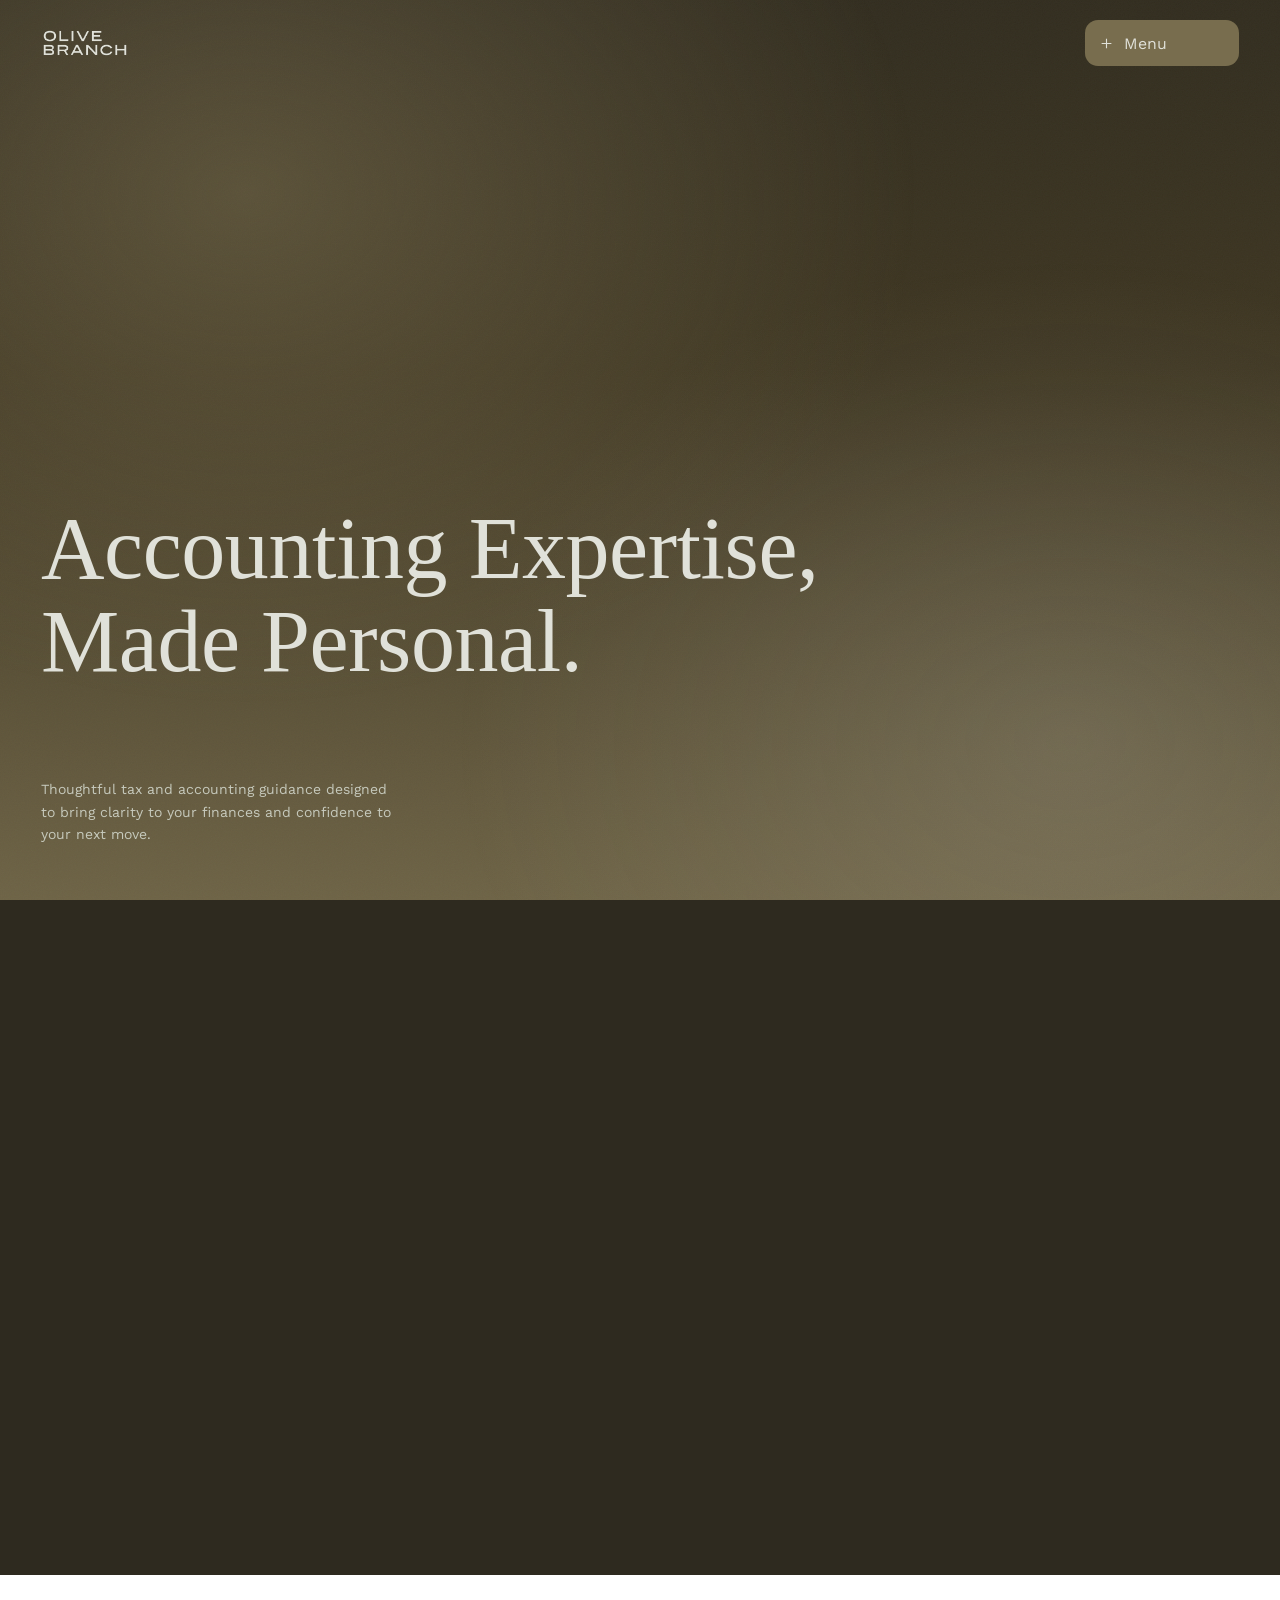
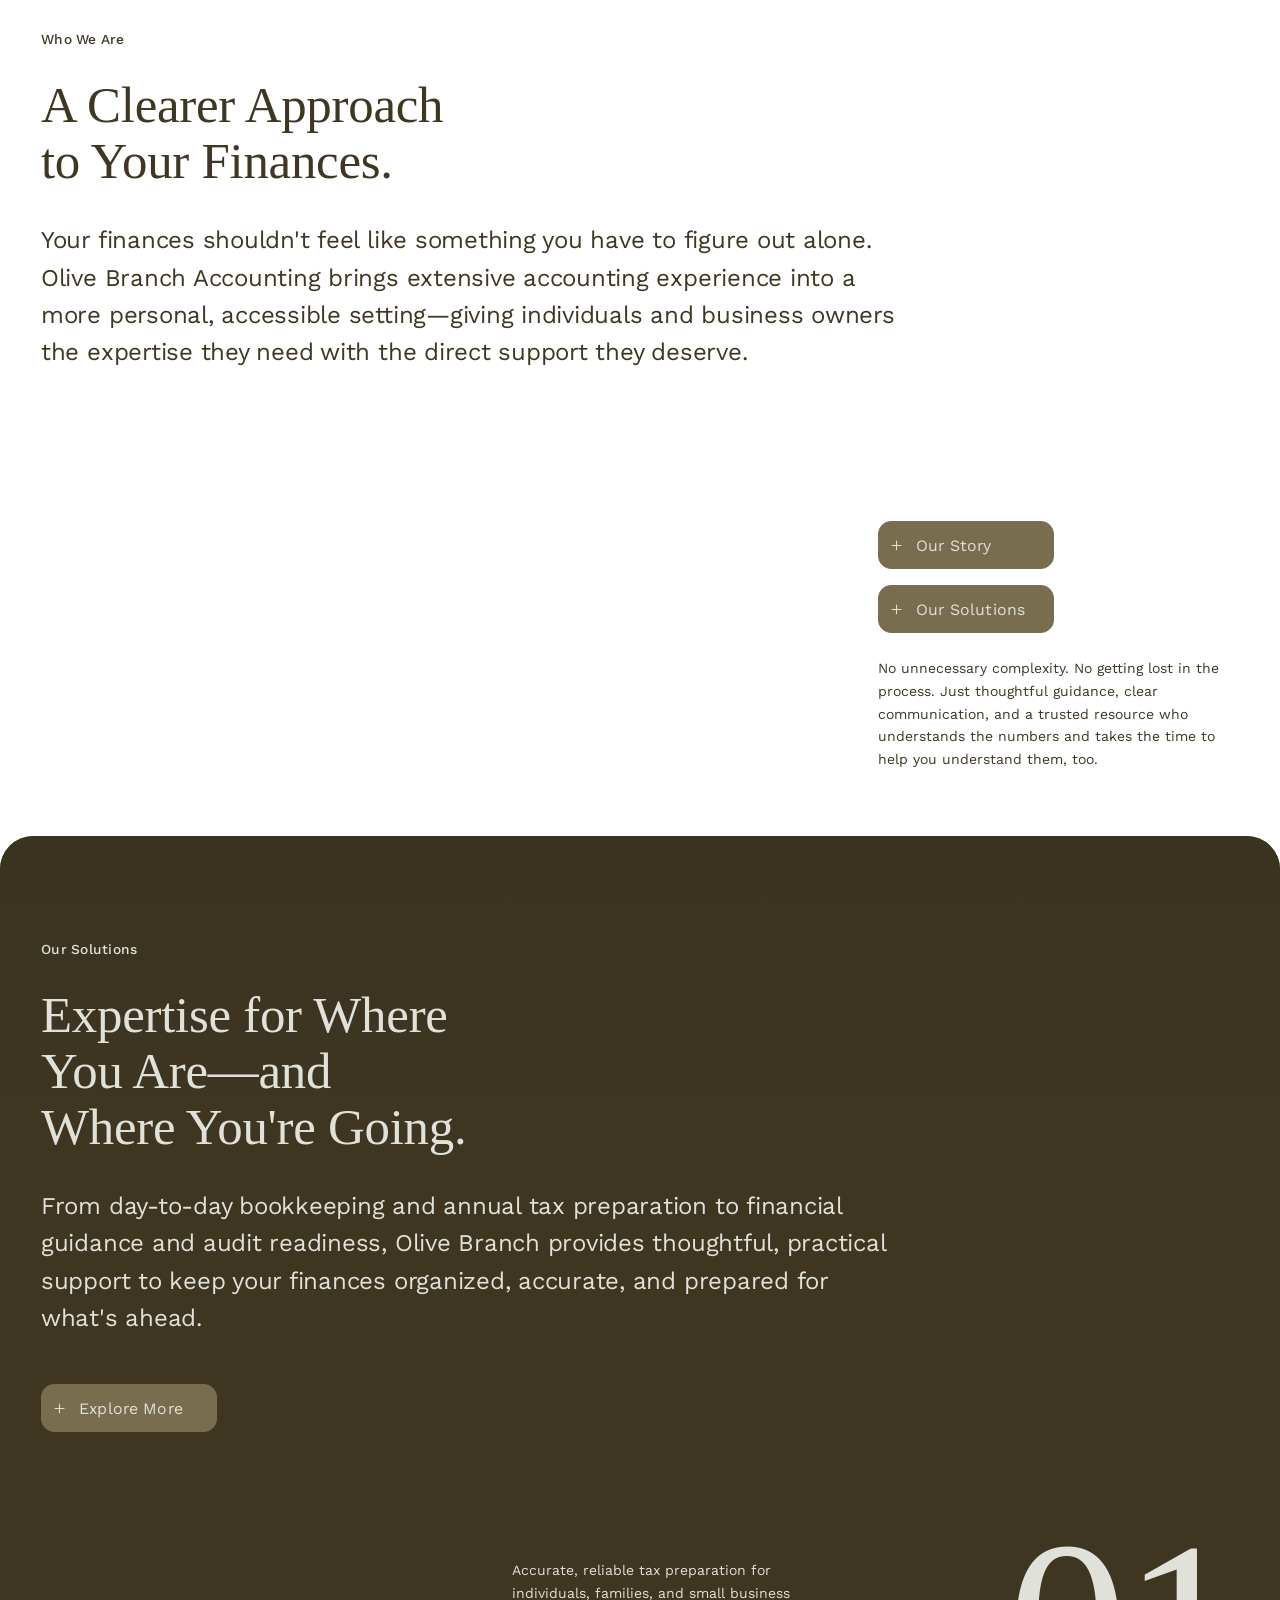
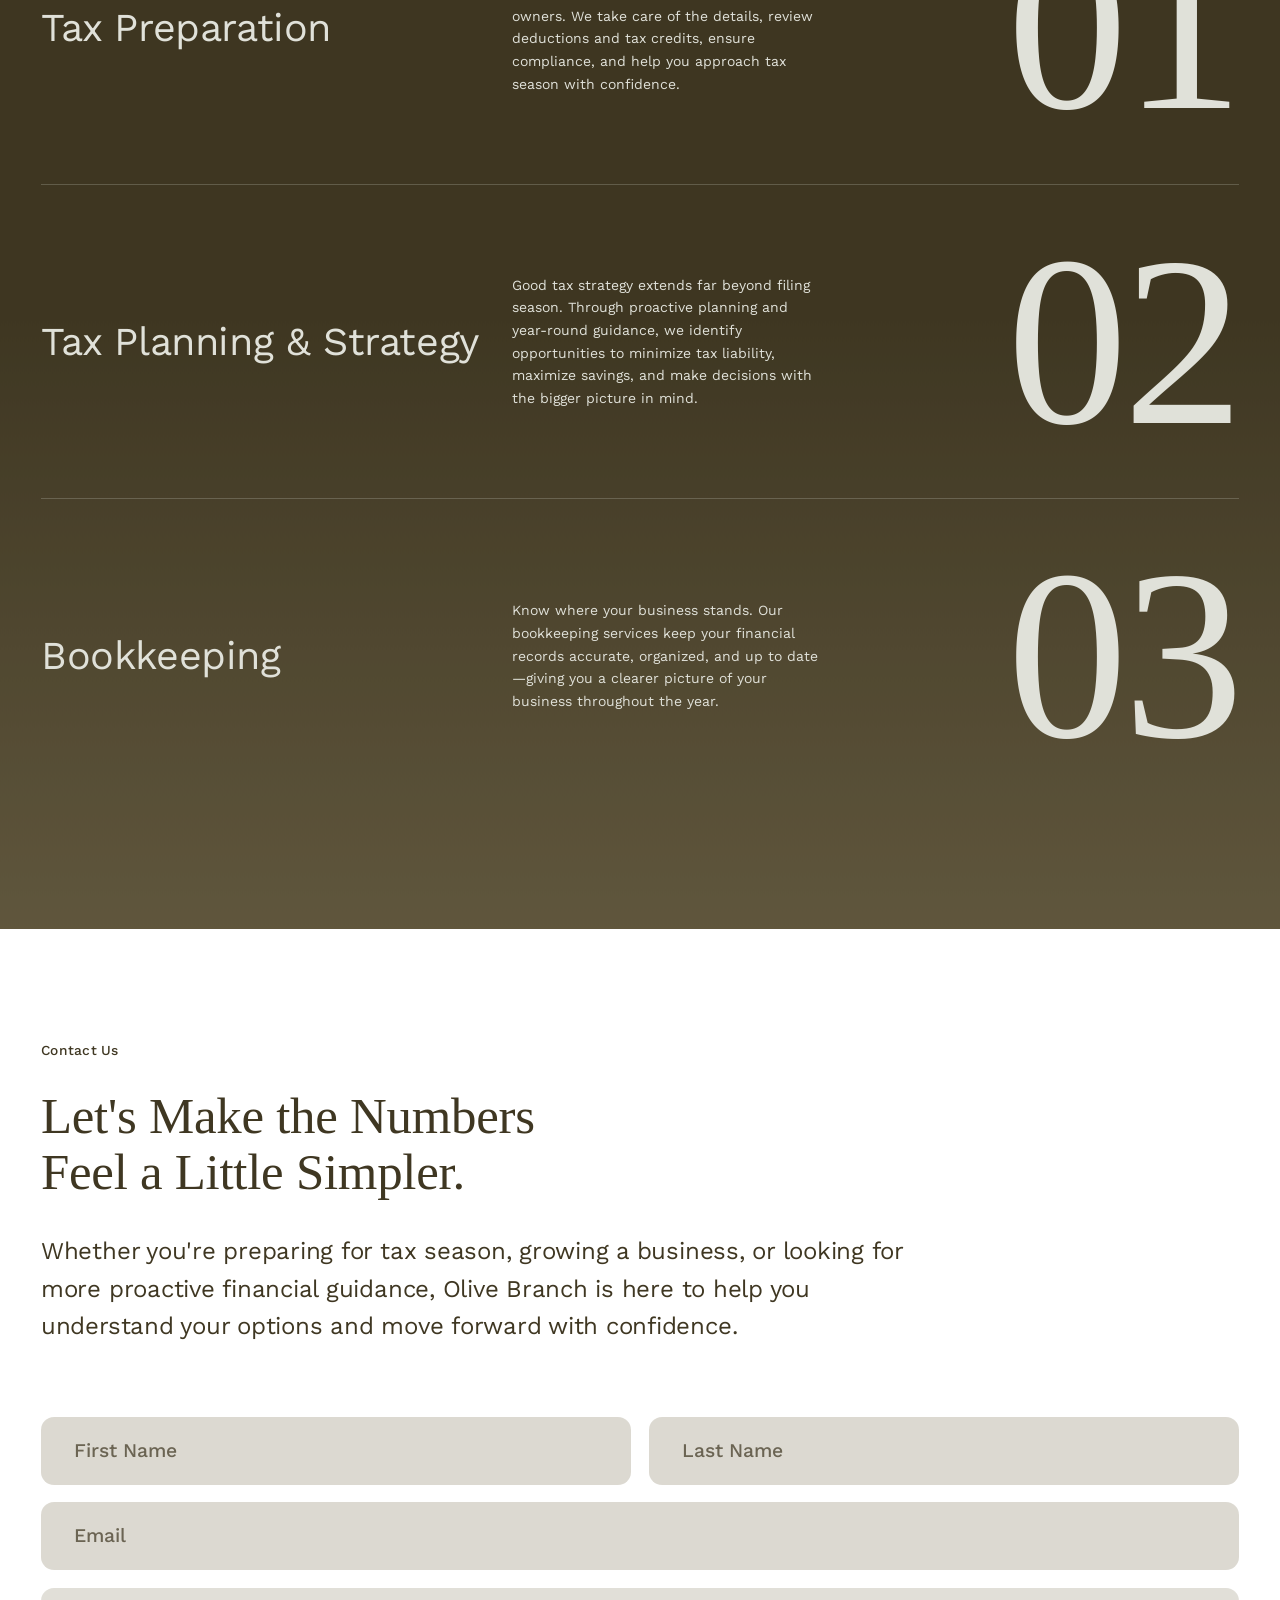
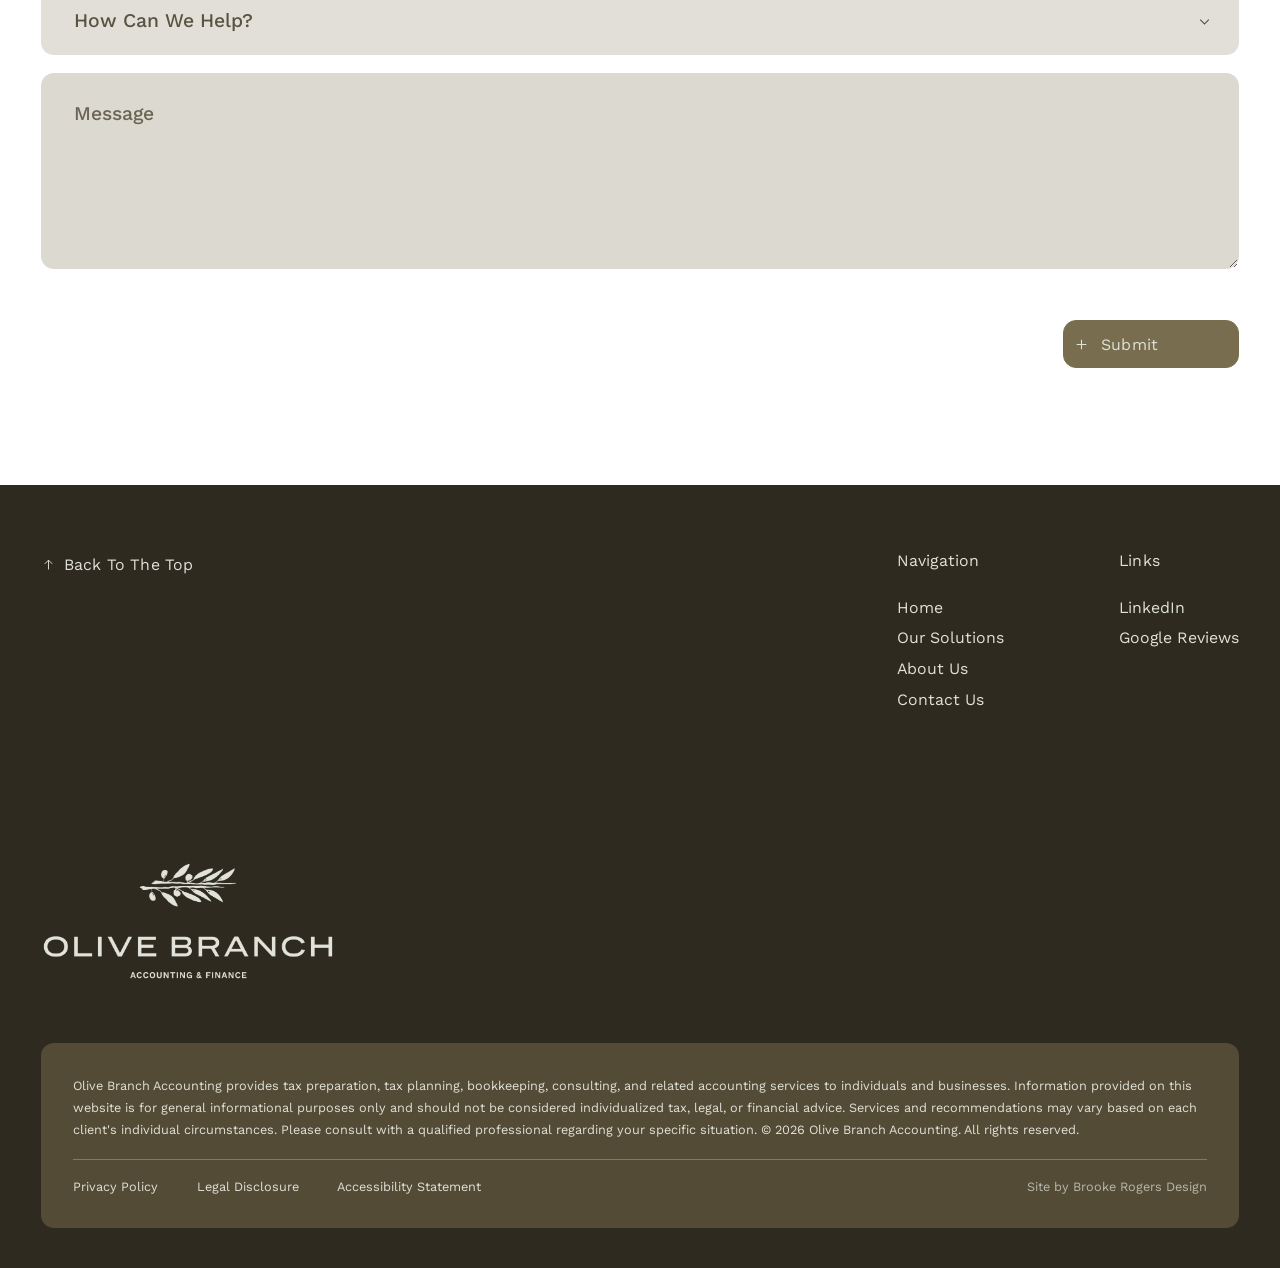
==== index.html @ 490f220e "Rename Tax Strategy & Planning to Tax Planning & Strategy Olivia's feedback. Updated in the section " ====
<!DOCTYPE html>
<html lang="en">
<head>
  <meta charset="utf-8">
  <meta name="viewport" content="width=device-width, initial-scale=1">
  <title>Olive Branch Accounting | Tax, Bookkeeping &amp; Advisory in Tampa, FL</title>
  <meta name="description" content="Accounting expertise, made personal. Tax preparation, tax strategy, bookkeeping and advisory for individuals and small businesses in Tampa, Florida.">

  <!-- Open Graph / social preview.
       og:image and og:url MUST be absolute — scrapers do not resolve
       relative paths. Update the domain here when the site moves off
       GitHub Pages to its real address. -->
  <meta property="og:title" content="Olive Branch Accounting — Accounting expertise, made personal.">
  <meta property="og:description" content="Thoughtful tax, accounting, and financial guidance for individuals and small businesses.">
  <meta property="og:image" content="https://brookerogersdesign.github.io/OliveBranch/assets/images/og/og-default.jpg">
  <meta property="og:url" content="https://brookerogersdesign.github.io/OliveBranch/">
  <meta property="og:type" content="website">
  <meta property="og:site_name" content="Olive Branch">
  <meta name="twitter:card" content="summary_large_image">

  <link rel="icon" href="assets/logos/favicon-32.png" type="image/png">
  <link rel="apple-touch-icon" href="assets/logos/apple-touch-icon.png">

  <!-- Preload the one webfont so text paints without waiting for the
       CSS import chain to discover it -->
  <link rel="preload" href="assets/fonts/work-sans-var.woff2" as="font"
        type="font/woff2" crossorigin>

  <!-- One stylesheet: css/main.css imports everything in the right order -->
  <link rel="stylesheet" href="css/main.css">
</head>

<body>

  <!-- ==========================================================
       GLOBAL NAV — markup lives in components/site-nav.js
       over-hero = light marks over the gradient hero
       ========================================================== -->
  <site-nav over-hero></site-nav>

  <main id="main" class="site-main site-main--under-header">

    <!-- ======================================================
         STACKING SCROLL
         Every section below is a .stack-panel: it pins at the top
         of the viewport while the next one scrolls up and covers
         it. They must stay direct siblings of .stack for that to
         work — see section 11 of css/components.css.
         ====================================================== -->
    <div class="stack">

    <!-- ======================================================
         1. HERO — the gradient is the hero
         ====================================================== -->
    <!-- data-stack-extend gives the hero extra scroll length beyond the one
         viewport it shows, so the headline holds before Who We Are climbs
         over it. The amount comes from --hero-extend in tokens.css, which is
         0 on mobile. .home-hero__stage is the part you actually see. -->
    <section class="home-hero stack-panel" data-panel-theme="dark" data-stack-extend>
      <div class="home-hero__stage">
        <div class="home-hero__gradient" data-hero-gradient aria-hidden="true"></div>

        <div class="container home-hero__inner" data-hero-fade>
          <h1 class="home-hero__title">
            Accounting Expertise, Made Personal.
          </h1>
          <p class="home-hero__note">
            Thoughtful tax and accounting guidance designed to bring clarity
            to your finances and confidence to your next move.
          </p>
        </div>
      </div>
    </section>


      <!-- ====================================================
           2. WHO WE ARE
           ==================================================== -->
      <section class="home-who stack-panel" data-panel-theme="light">
        <div class="container">
          <p class="section-label" data-reveal>Who We Are</p>

          <h2 class="statement-head" data-reveal data-reveal-delay="1">
            A Clearer Approach to Your Finances.
          </h2>

          <p class="statement" data-reveal data-reveal-delay="1">
            Your finances shouldn't feel like something you have to figure out
            alone. Olive Branch Accounting brings extensive accounting
            experience into a more personal, accessible setting—giving
            individuals and business owners the expertise they need with the
            direct support they deserve.
          </p>

          <div class="home-who__aside">
            <div class="home-who__actions" data-reveal>
              <a class="btn btn--primary" href="about.html">
                <span class="btn__icon" data-icon="plus" aria-hidden="true"></span>
                <span class="btn__label">Our Story</span>
              </a>
              <a class="btn btn--primary" href="solutions.html">
                <span class="btn__icon" data-icon="plus" aria-hidden="true"></span>
                <span class="btn__label">Our Solutions</span>
              </a>
            </div>
            <p class="home-who__note" data-reveal data-reveal-delay="1">
              No unnecessary complexity. No getting lost in the process. Just
              thoughtful guidance, clear communication, and a trusted resource
              who understands the numbers and takes the time to help you
              understand them, too.
            </p>
          </div>
        </div>
      </section>


      <!-- ====================================================
           3. OUR SOLUTIONS
           NOTE: the intro paragraph below is the same copy as the
           Who We Are statement in the Figma. Left as-is to match
           the design — swap it when the real copy lands.
           ==================================================== -->
      <section class="home-solutions stack-panel" data-panel-theme="dark">
        <div class="home-solutions__wash"
             data-parallax data-parallax-speed="0.12" aria-hidden="true"></div>

        <div class="container">
          <div class="home-solutions__intro">
            <p class="section-label" data-reveal>Our Solutions</p>

            <h2 class="statement-head" data-reveal data-reveal-delay="1">
              Expertise for Where You Are—and Where You're Going.
            </h2>
            <p class="statement" data-reveal data-reveal-delay="1">
              From day-to-day bookkeeping and annual tax preparation to
              financial guidance and audit readiness, Olive Branch provides
              thoughtful, practical support to keep your finances organized,
              accurate, and prepared for what's ahead.
            </p>
                      <div class="home-solutions__actions" data-reveal>
              <a class="btn btn--primary" href="solutions.html">
                <span class="btn__icon" data-icon="plus" aria-hidden="true"></span>
                <span class="btn__label">Explore More</span>
              </a>
            </div>
          </div>

          <div class="solution-rows">

            <article class="solution-row" data-reveal>
              <h2 class="solution-row__title">Tax Preparation</h2>
              <p class="solution-row__text">
                Accurate, reliable tax preparation for individuals, families, and
                small business owners. We take care of the details, review
                deductions and tax credits, ensure compliance, and help you
                approach tax season with confidence.
              </p>
              <span class="solution-row__num" aria-hidden="true">01</span>
            </article>

            <article class="solution-row" data-reveal>
              <h2 class="solution-row__title">Tax Planning &amp; Strategy</h2>
              <p class="solution-row__text">
                Good tax strategy extends far beyond filing season. Through
                proactive planning and year-round guidance, we identify
                opportunities to minimize tax liability, maximize savings, and
                make decisions with the bigger picture in mind.
              </p>
              <span class="solution-row__num" aria-hidden="true">02</span>
            </article>

            <article class="solution-row" data-reveal>
              <h2 class="solution-row__title">Bookkeeping</h2>
              <p class="solution-row__text">
                Know where your business stands. Our bookkeeping services keep
                your financial records accurate, organized, and up to date—giving
                you a clearer picture of your business throughout the year.
              </p>
              <span class="solution-row__num" aria-hidden="true">03</span>
            </article>

          </div>

        </div>
      </section>


      <!-- ====================================================
           4. CONTACT US
           From the Figma homepage (nodes 8:217 – 8:235). Replaces the
           placeholder CTA that used to sit in this band.

           "How Can We Help?" is drawn as a single dropdown in the Figma,
           but the list is multi-select in practice, so it is built as a
           checkbox group. The form posts nothing until an endpoint is set
           — main.js shows a local success message in the meantime.
           ==================================================== -->
      <section class="section home-contact stack-panel" id="contact" data-panel-theme="light">
        <div class="container">
          <p class="section-label" data-reveal>Contact Us</p>

          <h2 class="statement-head" data-reveal data-reveal-delay="1">
            Let's Make the Numbers Feel a Little Simpler.
          </h2>

          <p class="statement home-contact__intro" data-reveal data-reveal-delay="1">
            Whether you're preparing for tax season, growing a business, or
            looking for more proactive financial guidance, Olive Branch is
            here to help you understand your options and move forward with
            confidence.
          </p>

          <form class="form home-contact__form" data-ob-form novalidate
                data-reveal data-reveal-delay="2">

            <!-- First and last name share a row, as in the Figma -->
            <div class="form__row form__row--2">
              <div class="field">
                <label class="visually-hidden" for="firstName">First name</label>
                <input class="field__input field__input--pill" id="firstName"
                       name="firstName" type="text" placeholder="First Name"
                       autocomplete="given-name" required>
              </div>
              <div class="field">
                <label class="visually-hidden" for="lastName">Last name</label>
                <input class="field__input field__input--pill" id="lastName"
                       name="lastName" type="text" placeholder="Last Name"
                       autocomplete="family-name" required>
              </div>
            </div>

            <div class="field">
              <label class="visually-hidden" for="email">Email</label>
              <input class="field__input field__input--pill" id="email"
                     name="email" type="email" placeholder="Email"
                     autocomplete="email" required>
            </div>

            <!-- The prompt is the first, disabled option so it reads as a
                 placeholder, matching the text fields above. -->
            <div class="field">
              <label class="visually-hidden" for="help">How can we help?</label>
              <select class="field__select field__select--pill" id="help"
                      name="help" required>
                <option value="" disabled selected>How Can We Help?</option>
                <option>Tax Preparation</option>
                <option>Tax Planning &amp; Strategy</option>
                <option>Bookkeeping</option>
                <option>Business Consulting</option>
                <option>Audit Readiness</option>
                <option>Year-Round Financial Guidance</option>
                <option>New Business / Business Setup</option>
                <option>Current Client Question</option>
                <option>General Inquiry</option>
              </select>
            </div>

            <div class="field">
              <label class="visually-hidden" for="message">Message</label>
              <textarea class="field__textarea field__textarea--pill" id="message"
                        name="message" rows="5" placeholder="Message"></textarea>
            </div>

            <div class="home-contact__actions">
              <button class="btn btn--primary" type="submit">
                <span class="btn__icon" data-icon="plus" aria-hidden="true"></span>
                <span class="btn__label">Submit</span>
              </button>
            </div>

            <p class="form__status" role="status" aria-live="polite"></p>
          </form>
        </div>
      </section>

    </div><!-- /.stack -->

  </main>

  <!-- ==========================================================
       GLOBAL FOOTER — markup lives in components/site-footer.js
       ========================================================== -->
  <site-footer></site-footer>

  <!-- ==========================================================
       SCRIPTS — order matters
       1. config   2. icons   3. components   4. interactions
       ========================================================== -->
  <script src="js/site.config.js"></script>
  <script src="js/icons.js"></script>
  <script src="components/site-nav.js"></script>
  <script src="components/site-footer.js"></script>
  <script src="js/main.js"></script>
</body>
</html>
---- css/main.css ----
/* ==========================================================================
   OLIVE BRANCH — MAIN STYLESHEET
   This is the only stylesheet a page needs to link. Order matters:
   tokens → fonts → base → layout → components → utilities → page styles.

   ADDING A NEW PAGE STYLESHEET
   Create css/pages/<page>.css and add one @import line at the bottom.
   ========================================================================== */

@import url("tokens.css");
@import url("fonts.css");
@import url("base.css");
@import url("layout.css");
@import url("components.css");
@import url("utilities.css");

/* ---- Page-specific ---- */
@import url("pages/home.css");
@import url("pages/solutions.css");
@import url("pages/about.css");
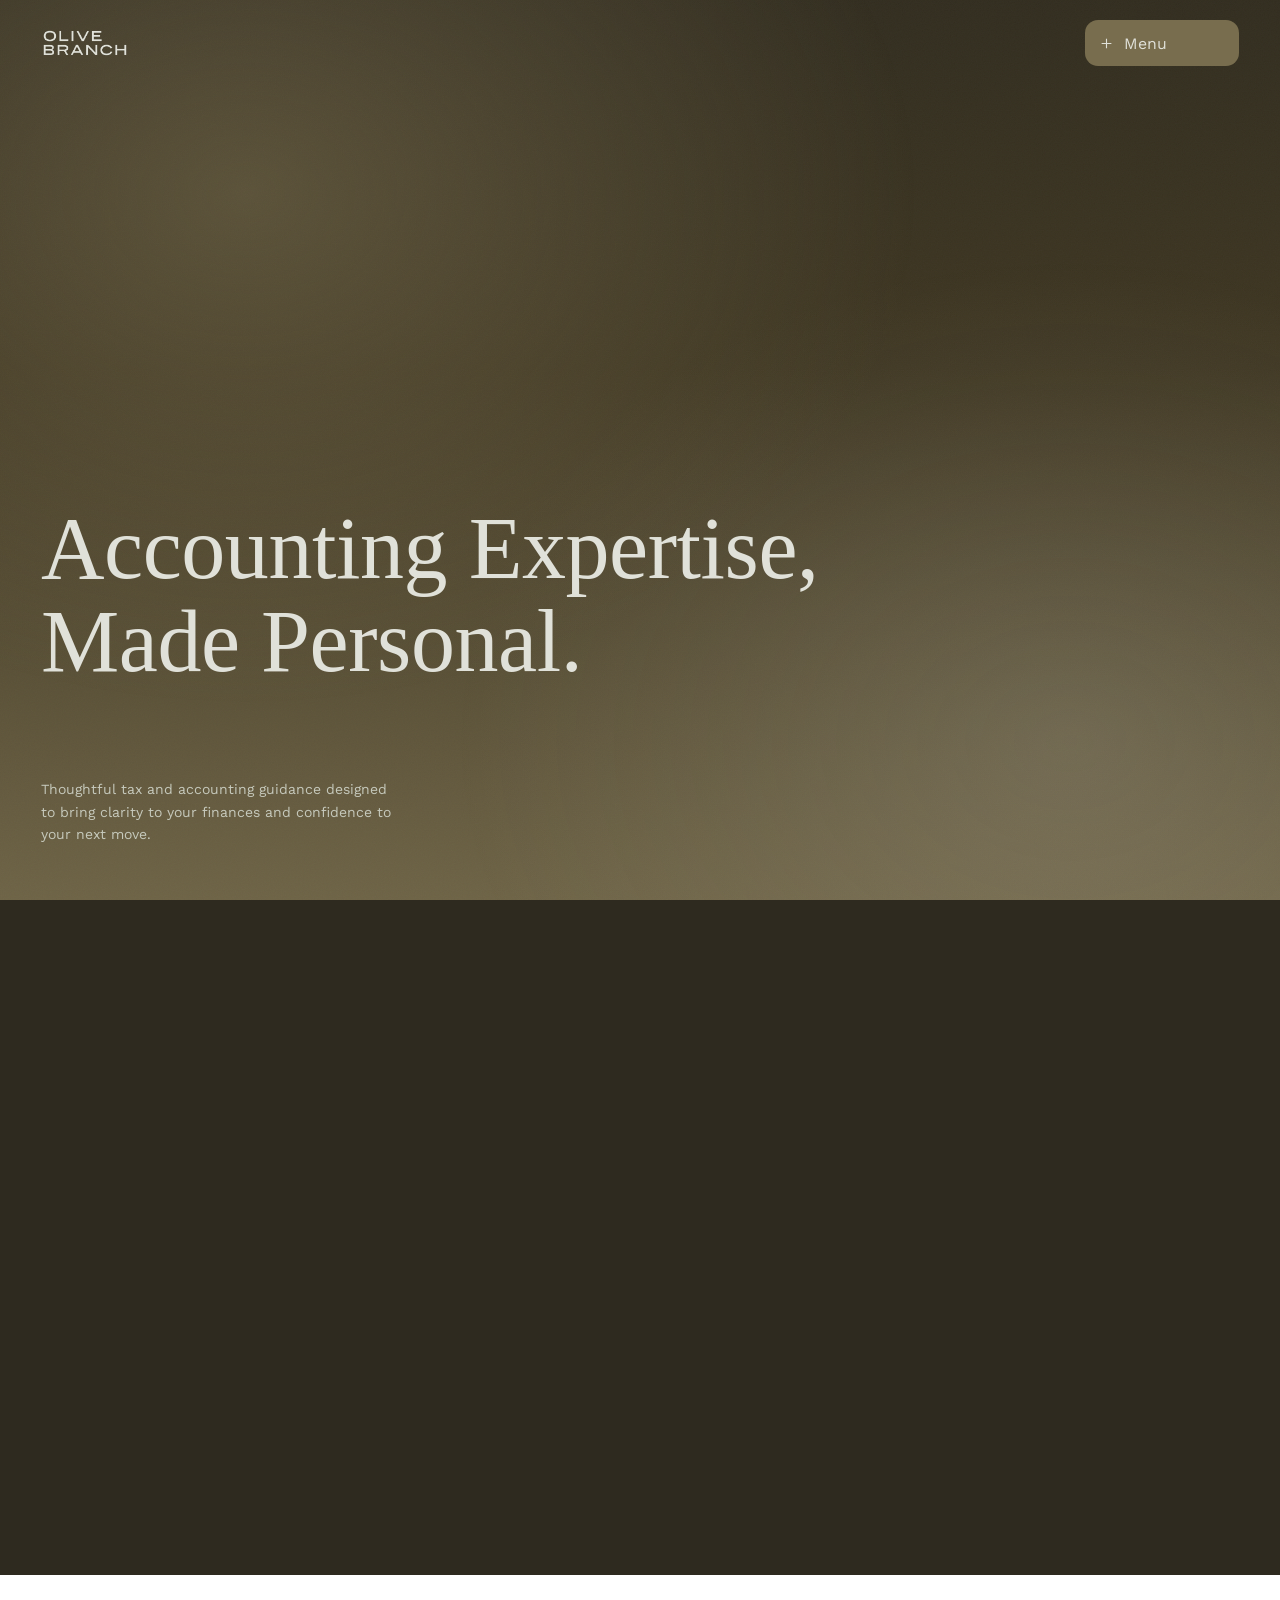
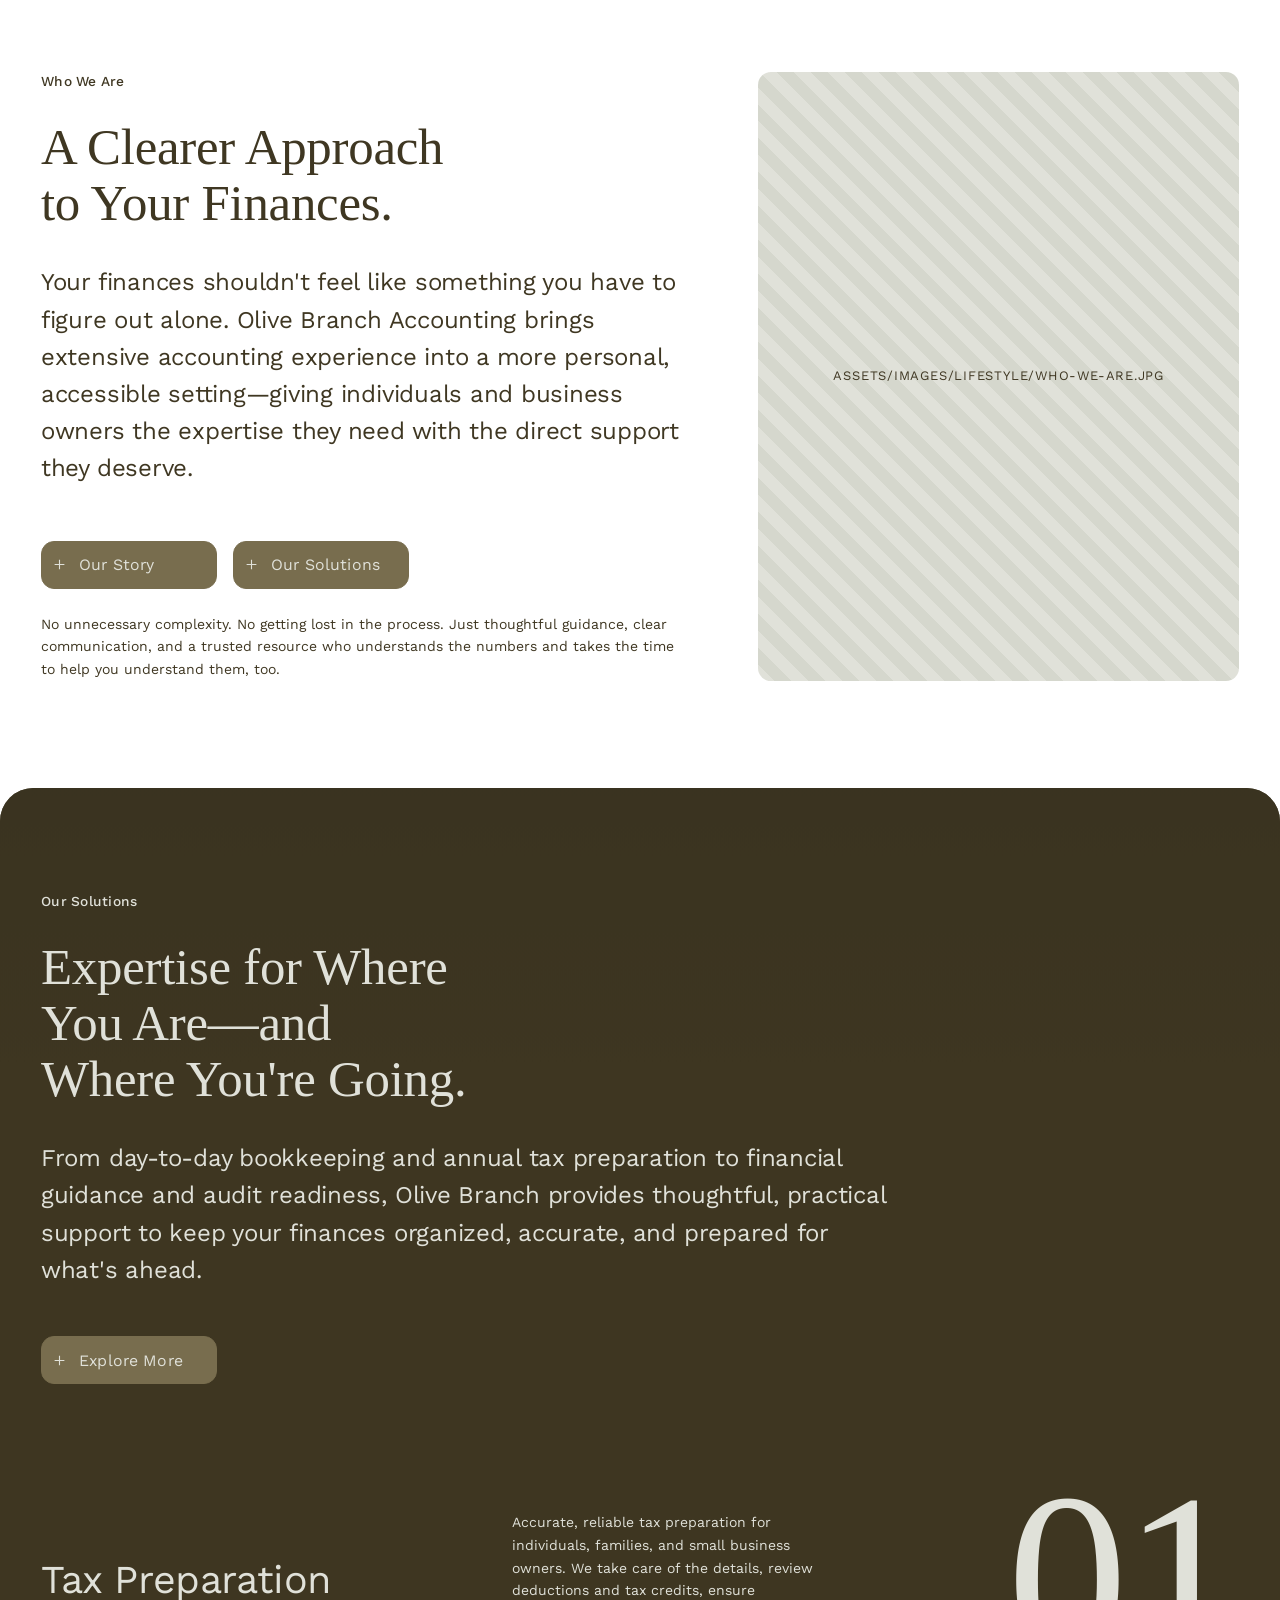
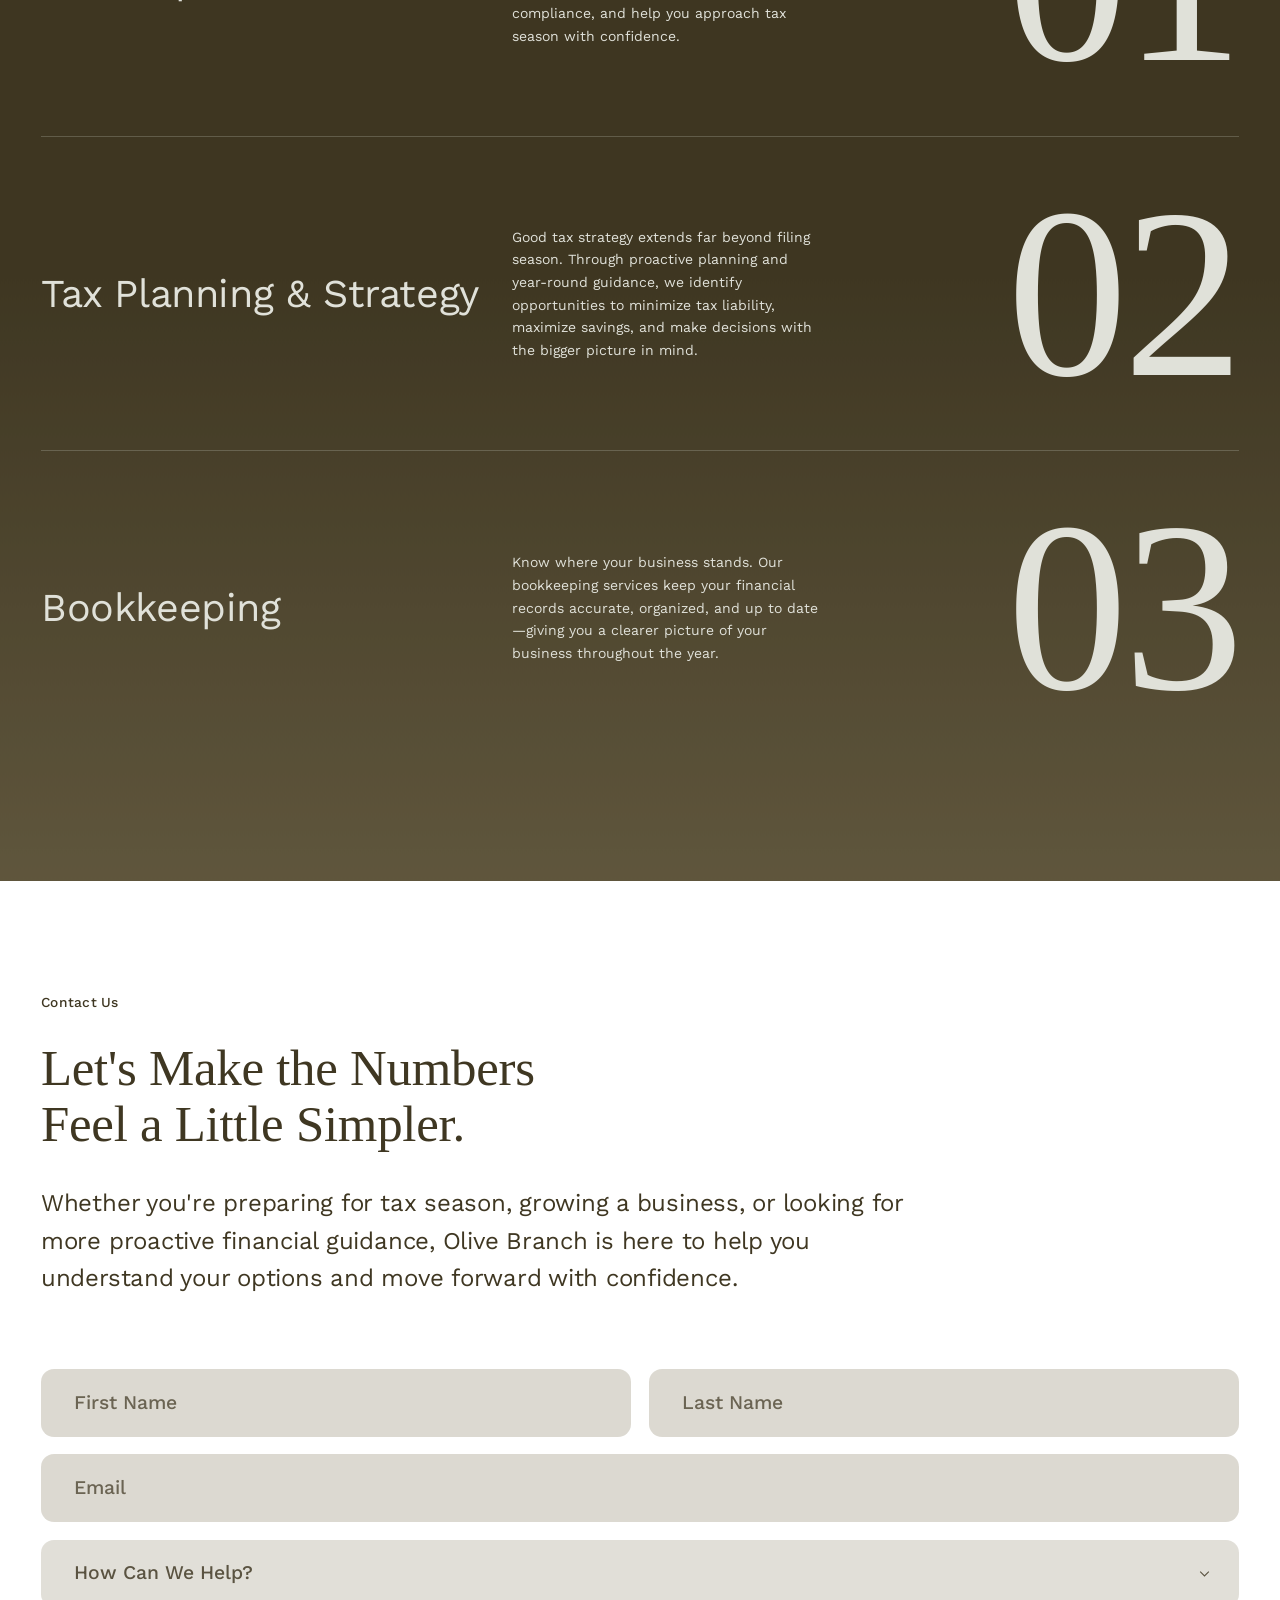
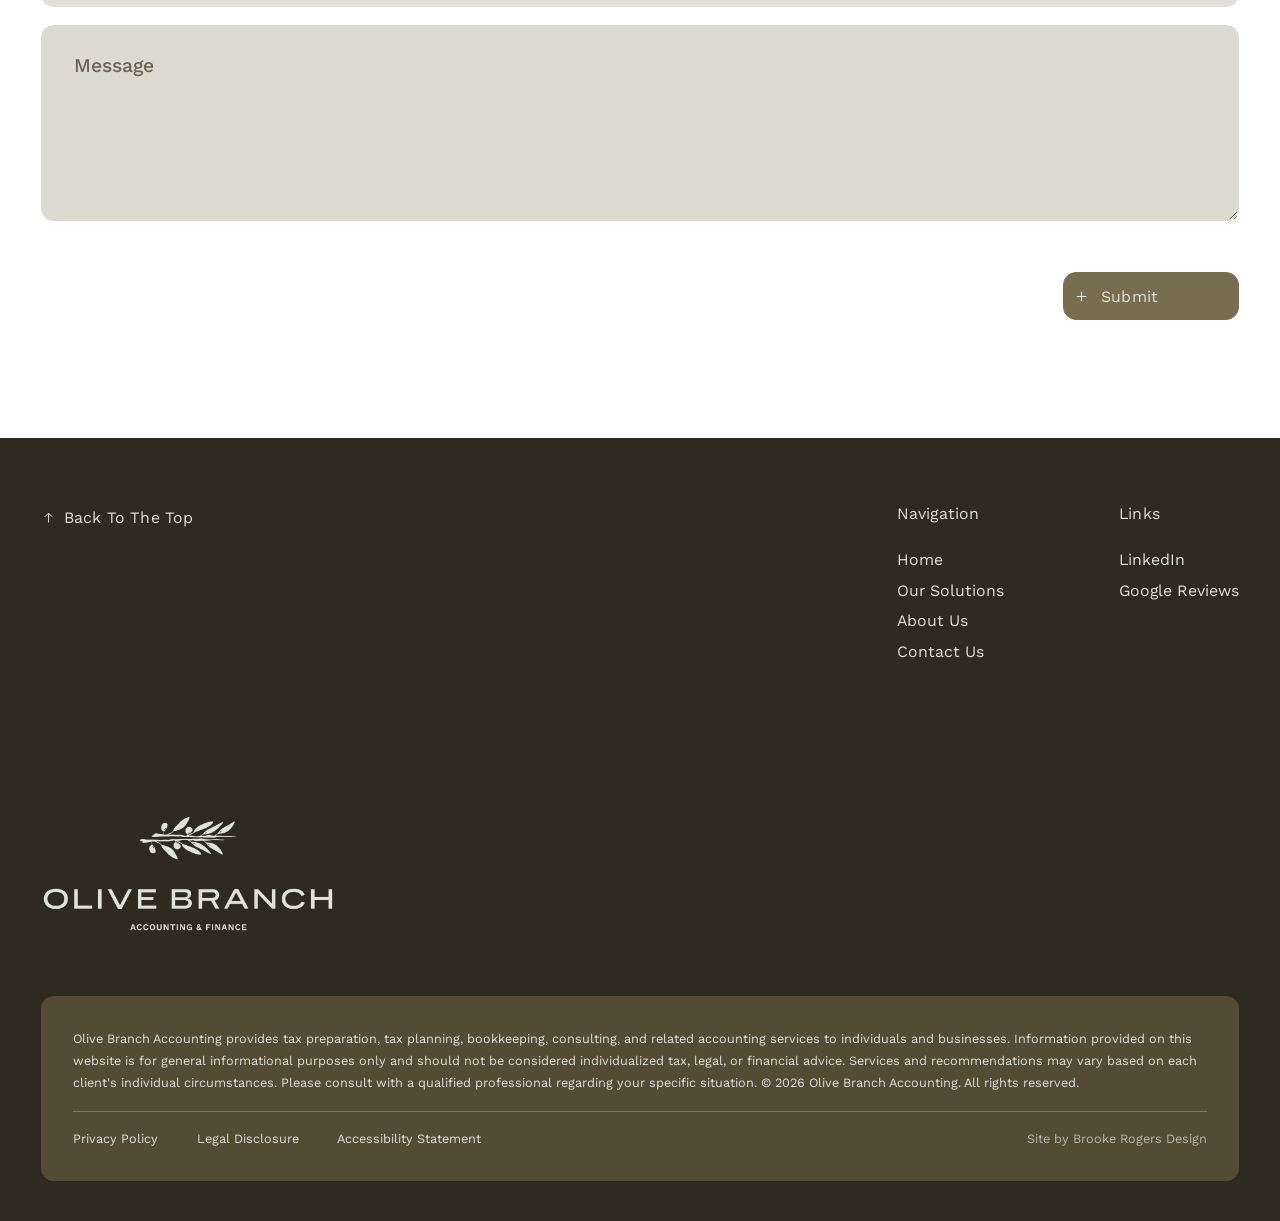
==== commit 18e75c10: "Two-column layouts with image slots at Olivia's two spots She asked for imagery beside 'A Clearer Ap" ====
--- a/index.html
+++ b/index.html
@@ -77,7 +77,9 @@
            2. WHO WE ARE
            ==================================================== -->
       <section class="home-who stack-panel" data-panel-theme="light">
-        <div class="container">
+        <div class="container home-who__grid">
+          <!-- Text column -->
+          <div class="home-who__col">
           <p class="section-label" data-reveal>Who We Are</p>
 
           <h2 class="statement-head" data-reveal data-reveal-delay="1">
@@ -110,6 +112,22 @@
               understand them, too.
             </p>
           </div>
+          </div>
+
+          <!-- Image column.
+               Drop the photograph at the path below, then swap the placeholder
+               for the commented-out <img> directly above it. A tall crop reads
+               best here — the column is narrow and runs the panel height. -->
+          <div class="home-who__media" data-reveal data-reveal-delay="2">
+            <!--
+            <img src="assets/images/lifestyle/who-we-are.jpg"
+                 alt="" width="800" height="1000" loading="lazy">
+            -->
+            <div class="media--placeholder ratio ratio--portrait" aria-hidden="true">
+              assets/images/lifestyle/who-we-are.jpg
+            </div>
+          </div>
+
         </div>
       </section>
 
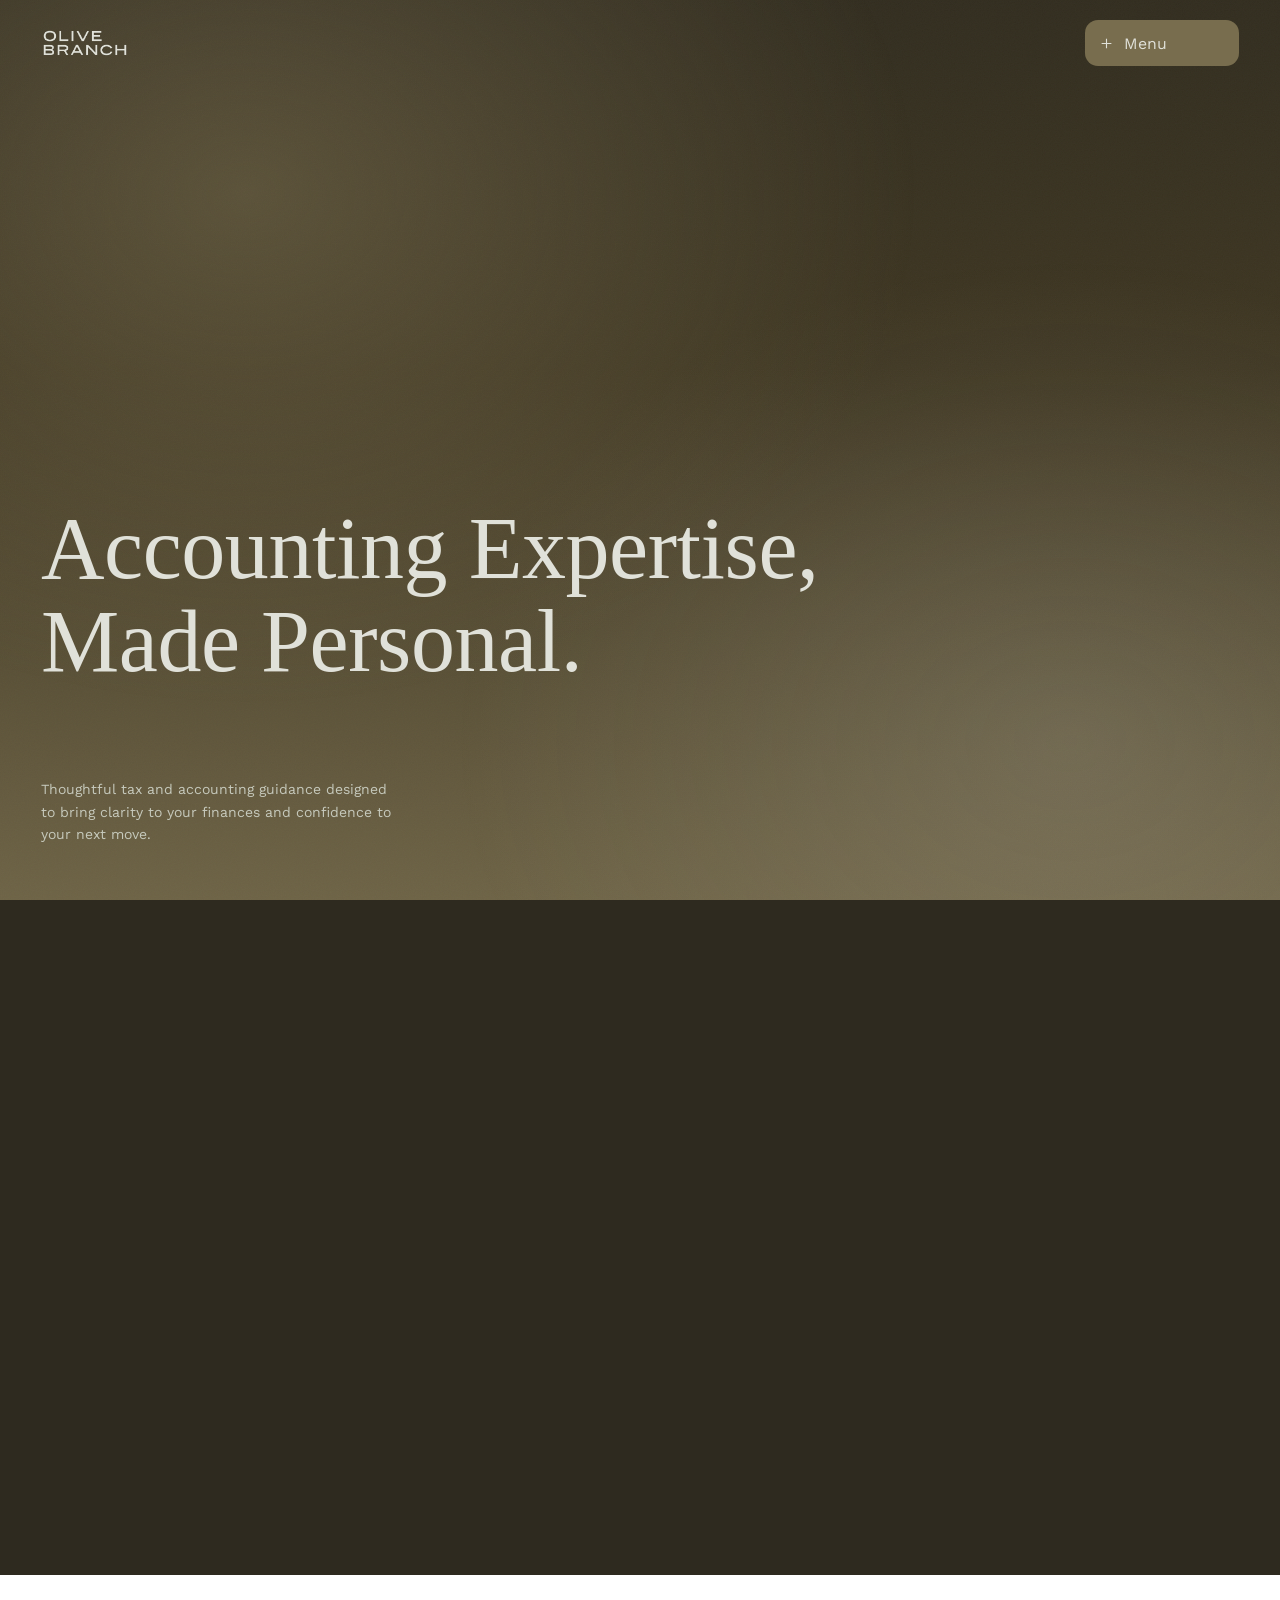
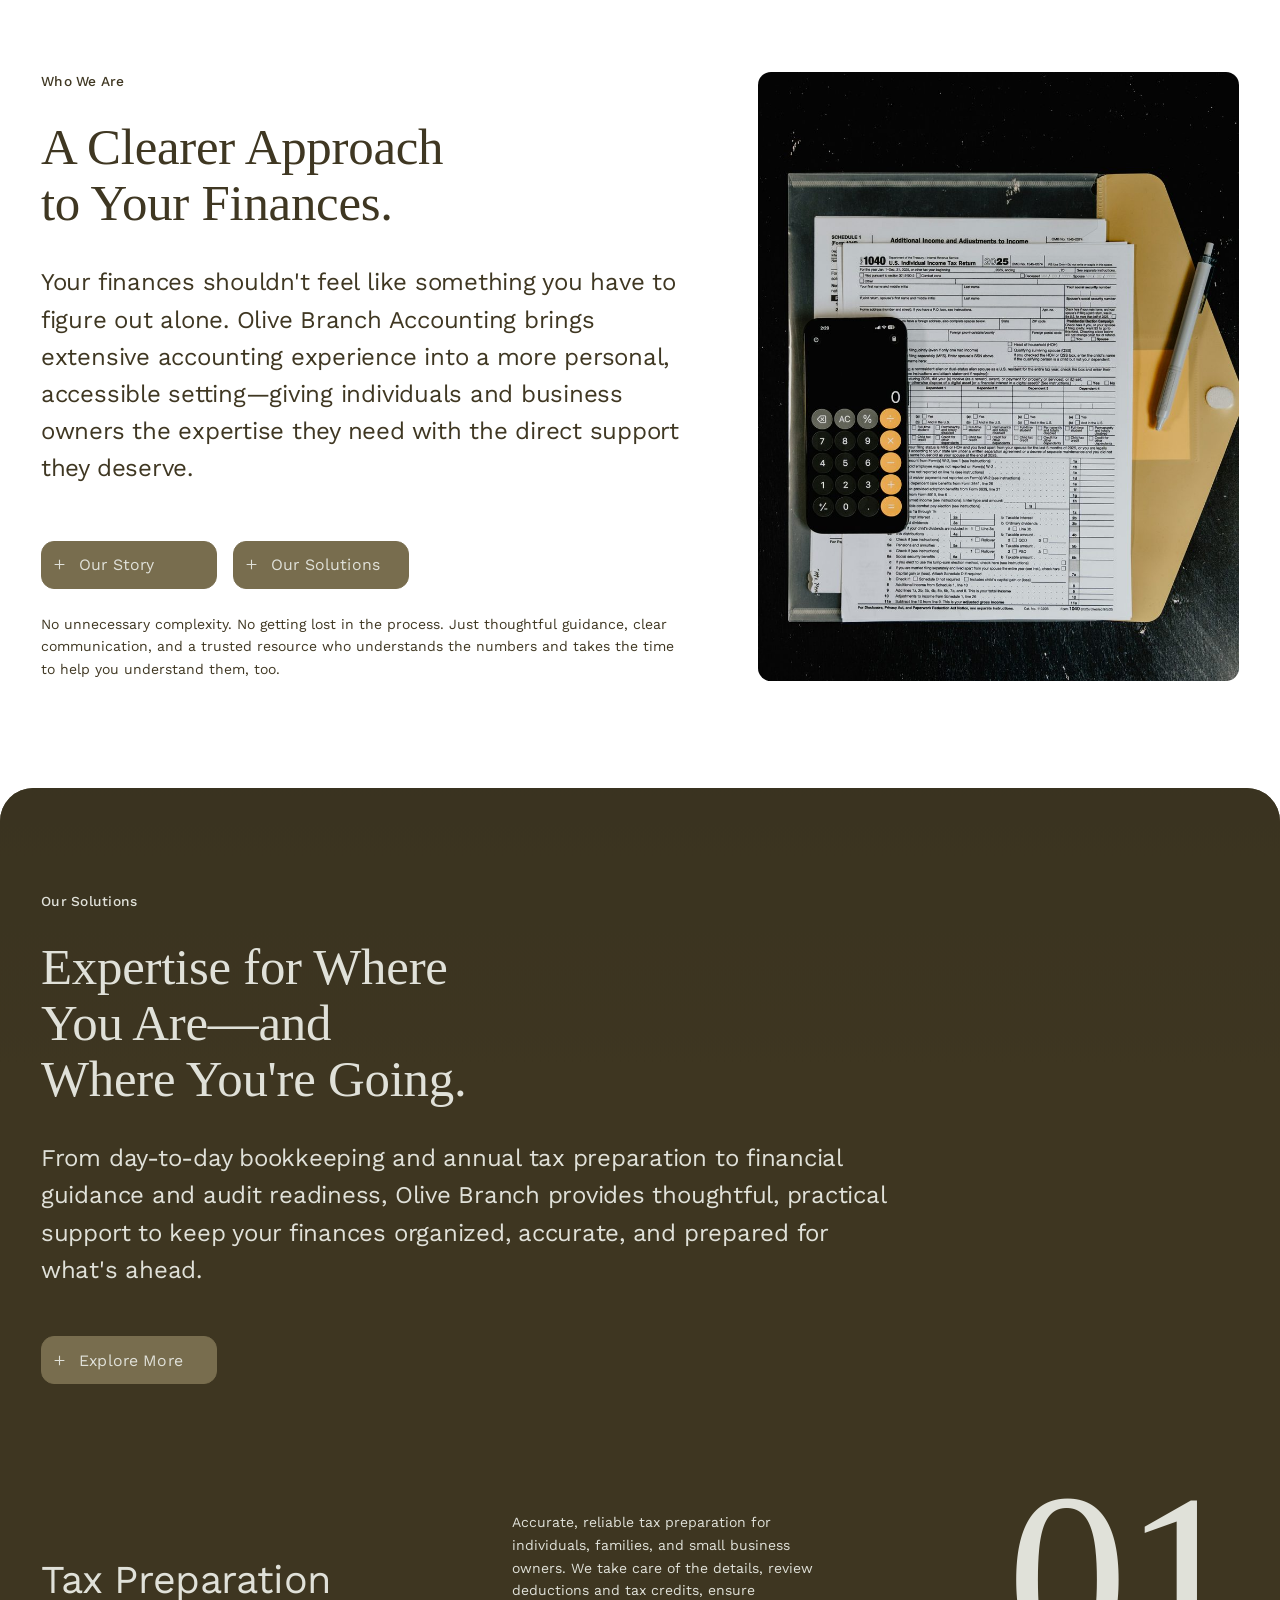
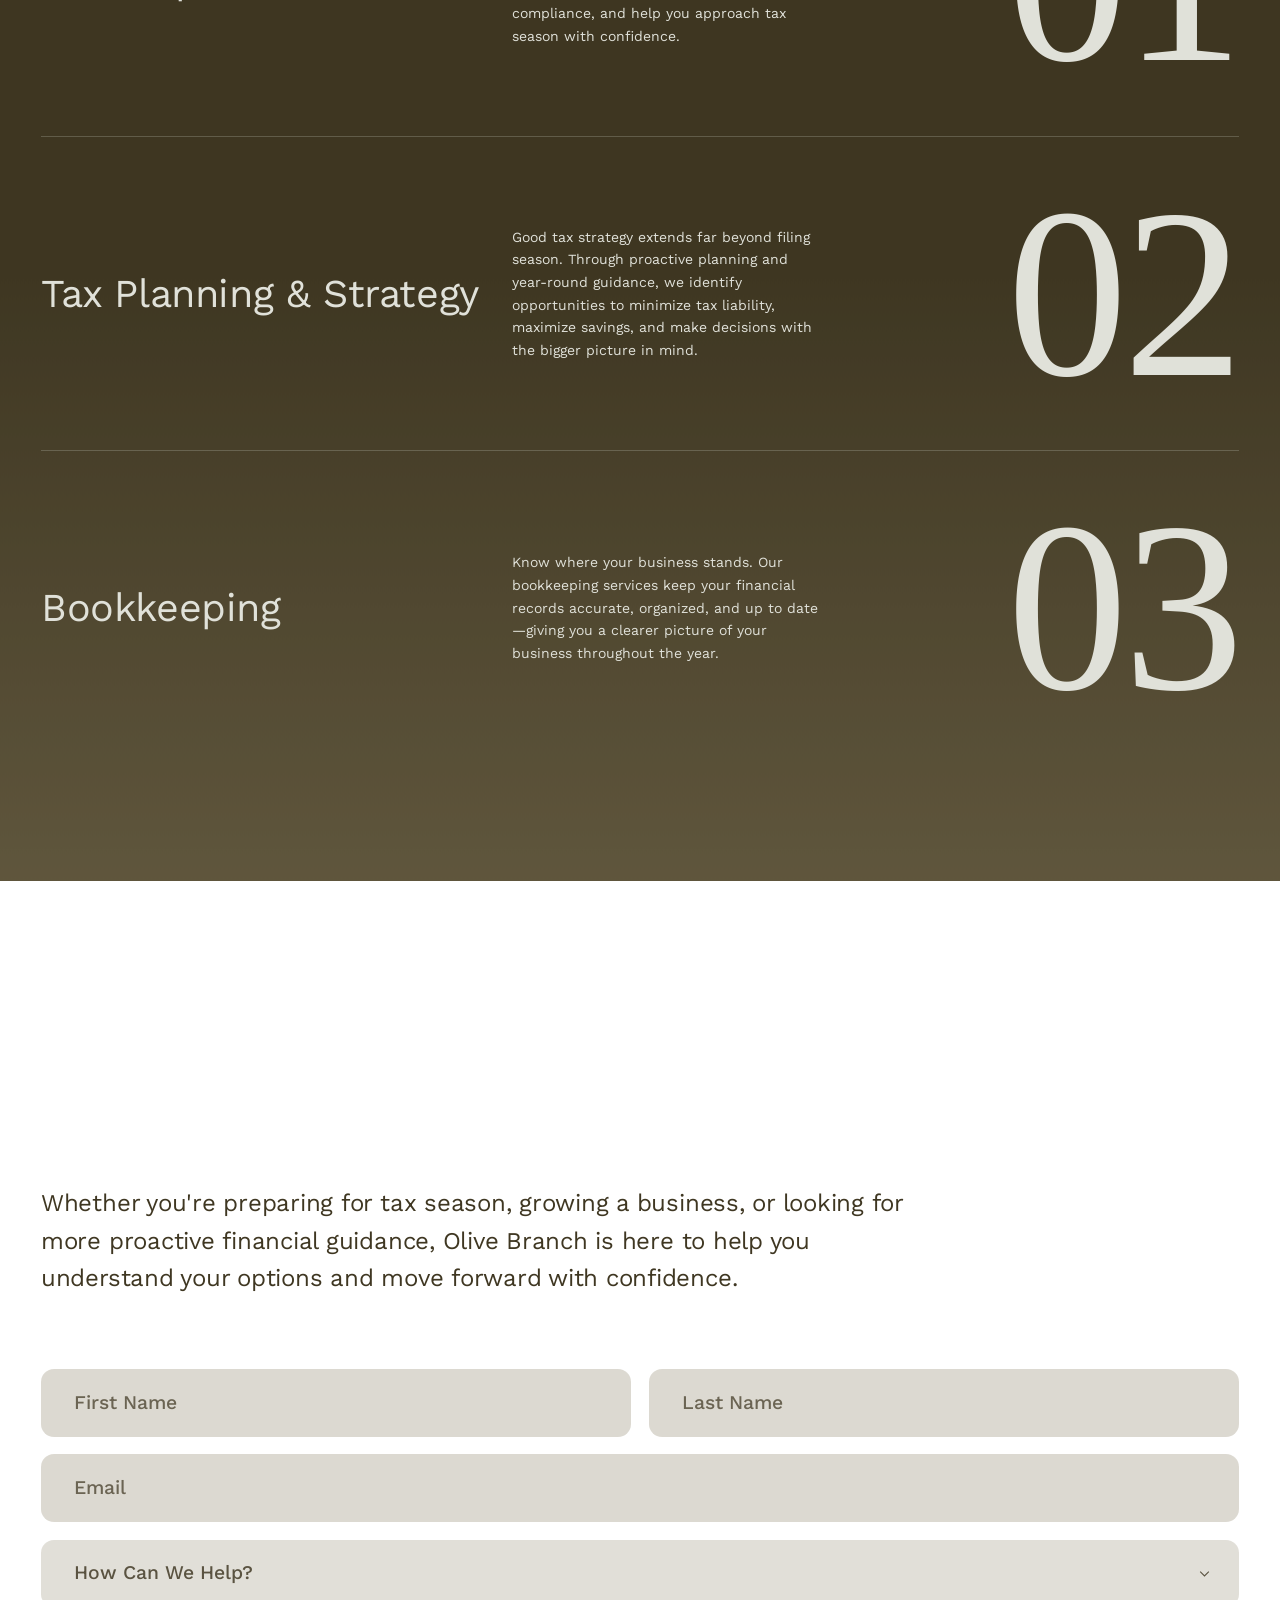
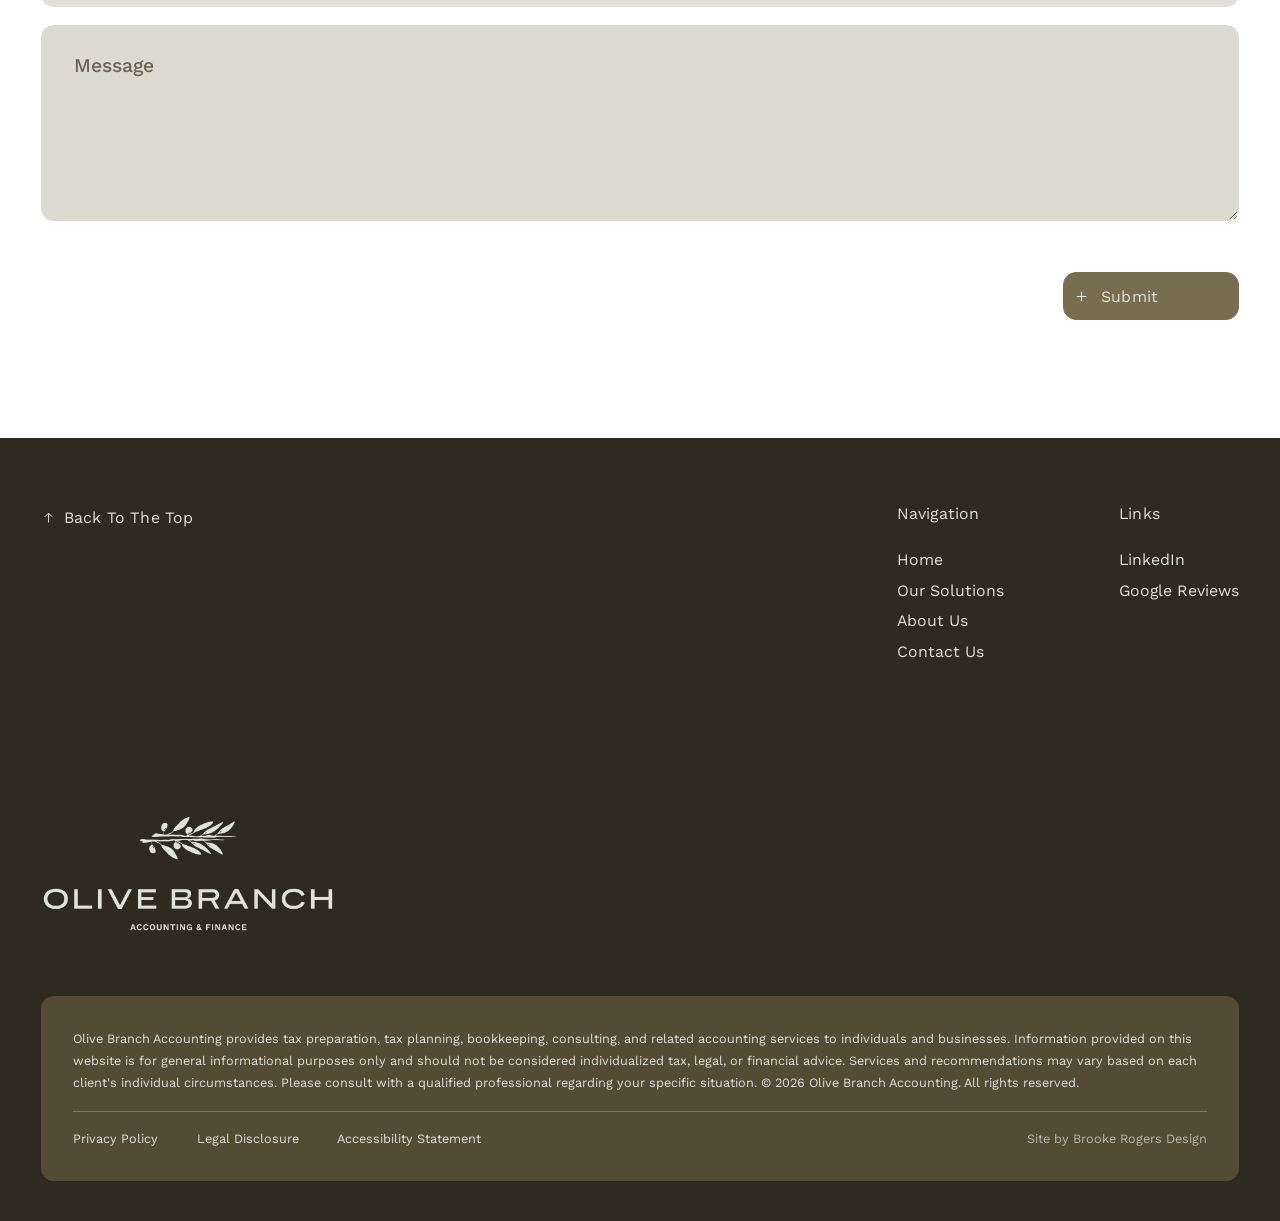
==== commit b192828c: "Place the photography Five images cropped, resized and placed. The two near-identical Kelly Sikkema " ====
--- a/index.html
+++ b/index.html
@@ -119,13 +119,8 @@
                for the commented-out <img> directly above it. A tall crop reads
                best here — the column is narrow and runs the panel height. -->
           <div class="home-who__media" data-reveal data-reveal-delay="2">
-            <!--
             <img src="assets/images/lifestyle/who-we-are.jpg"
-                 alt="" width="800" height="1000" loading="lazy">
-            -->
-            <div class="media--placeholder ratio ratio--portrait" aria-hidden="true">
-              assets/images/lifestyle/who-we-are.jpg
-            </div>
+                 alt="" width="900" height="1200" loading="lazy">
           </div>
 
         </div>
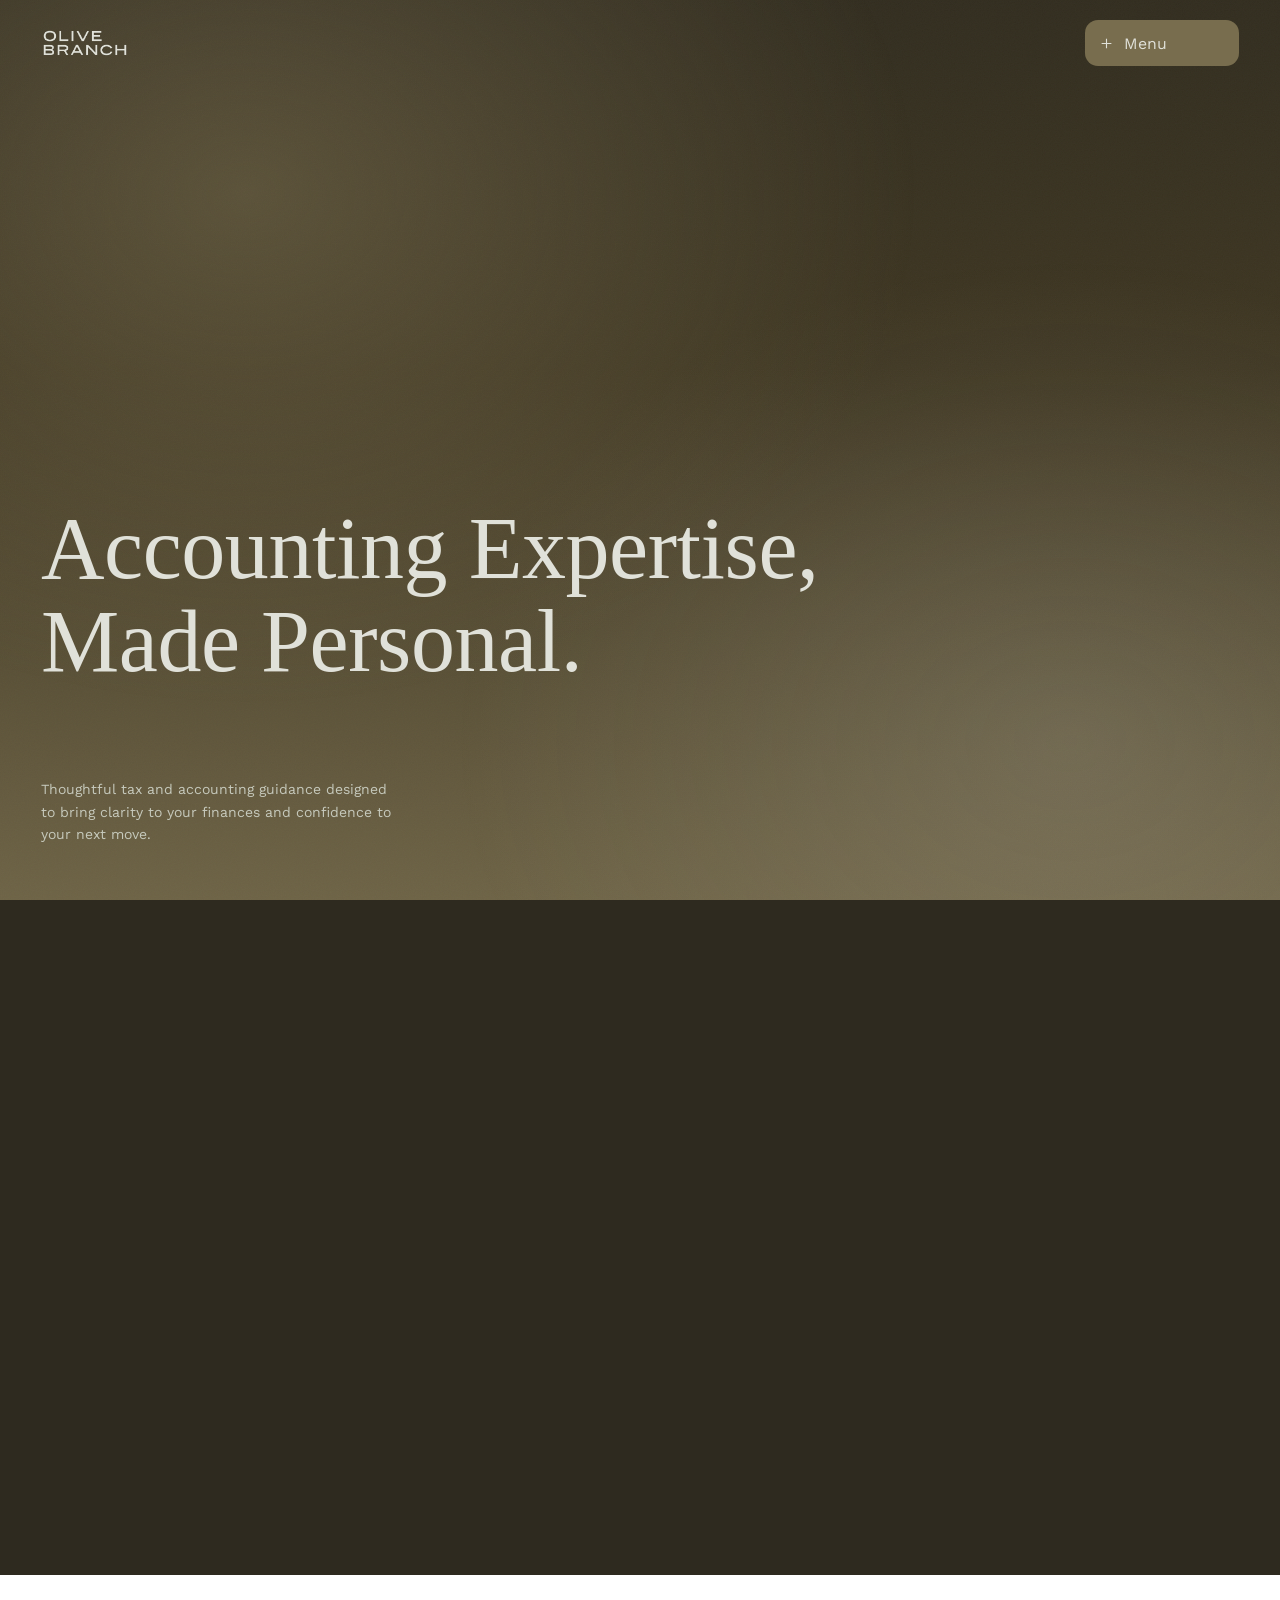
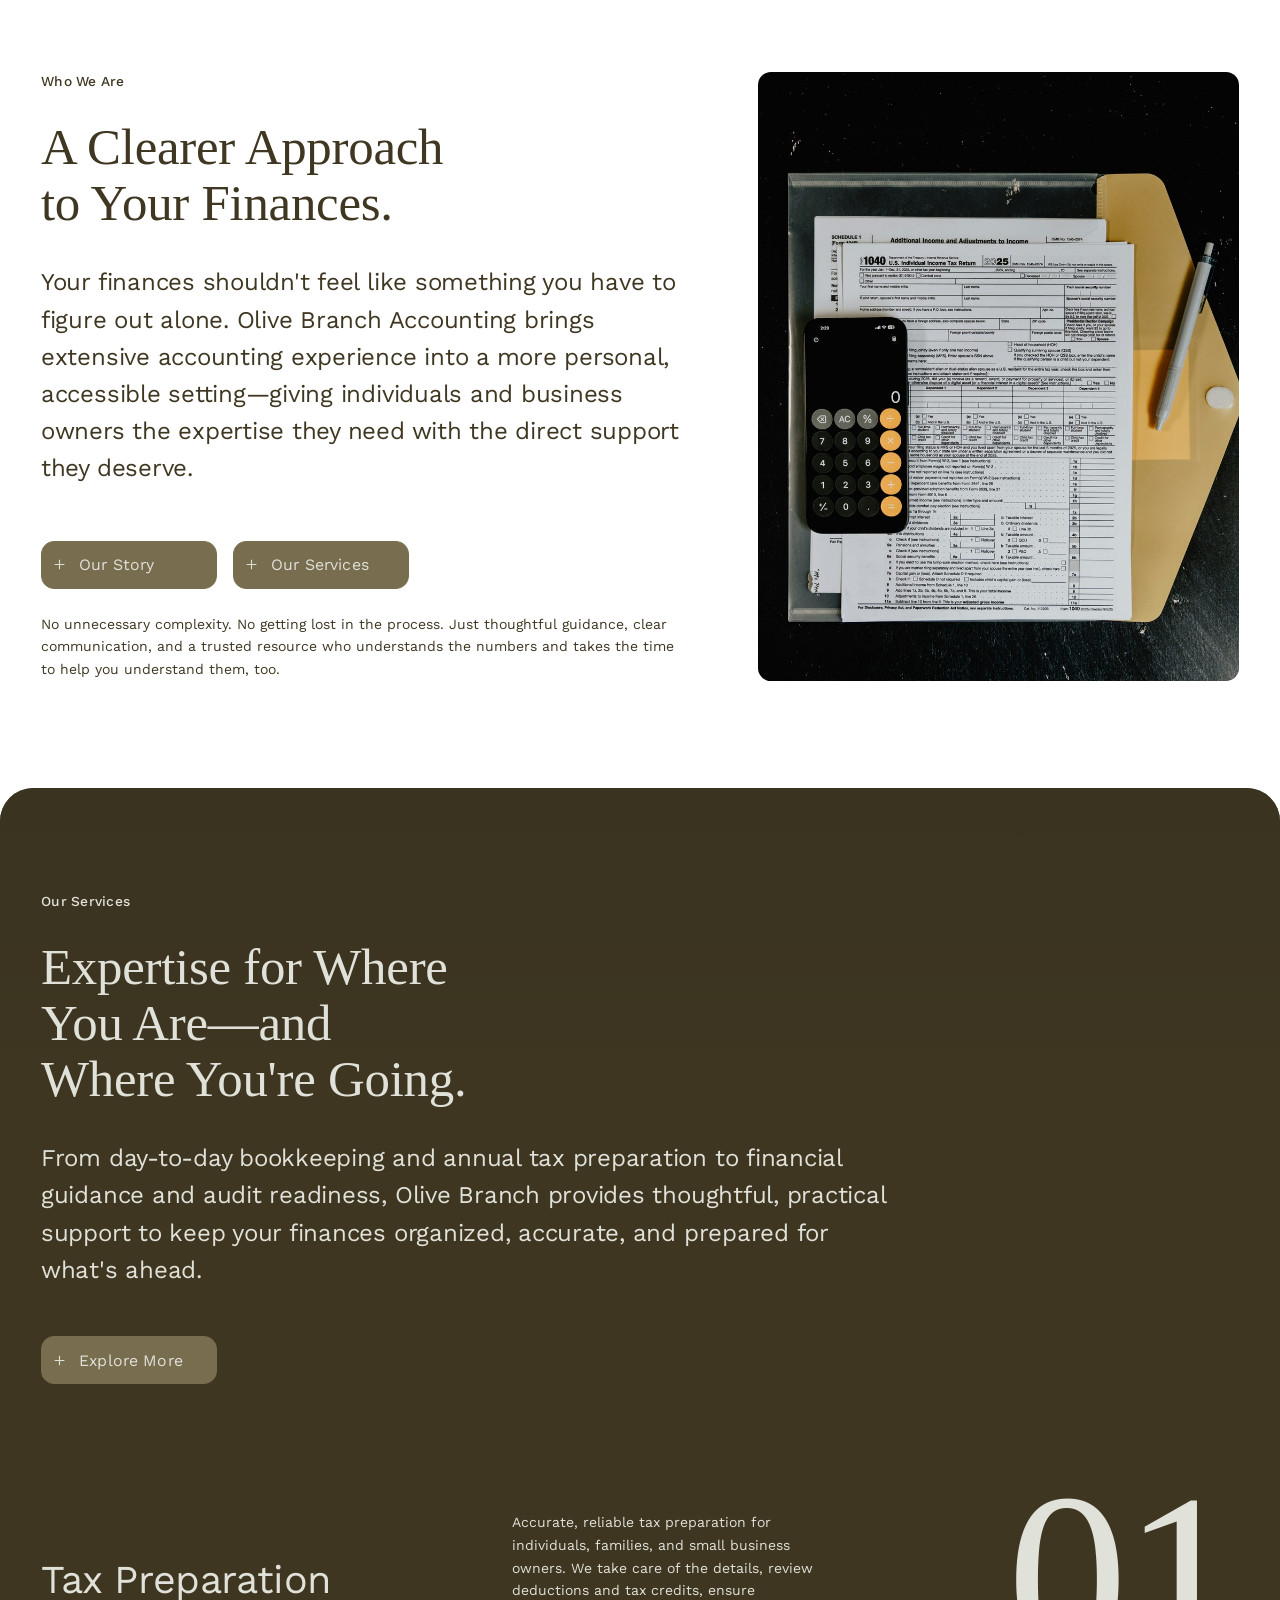
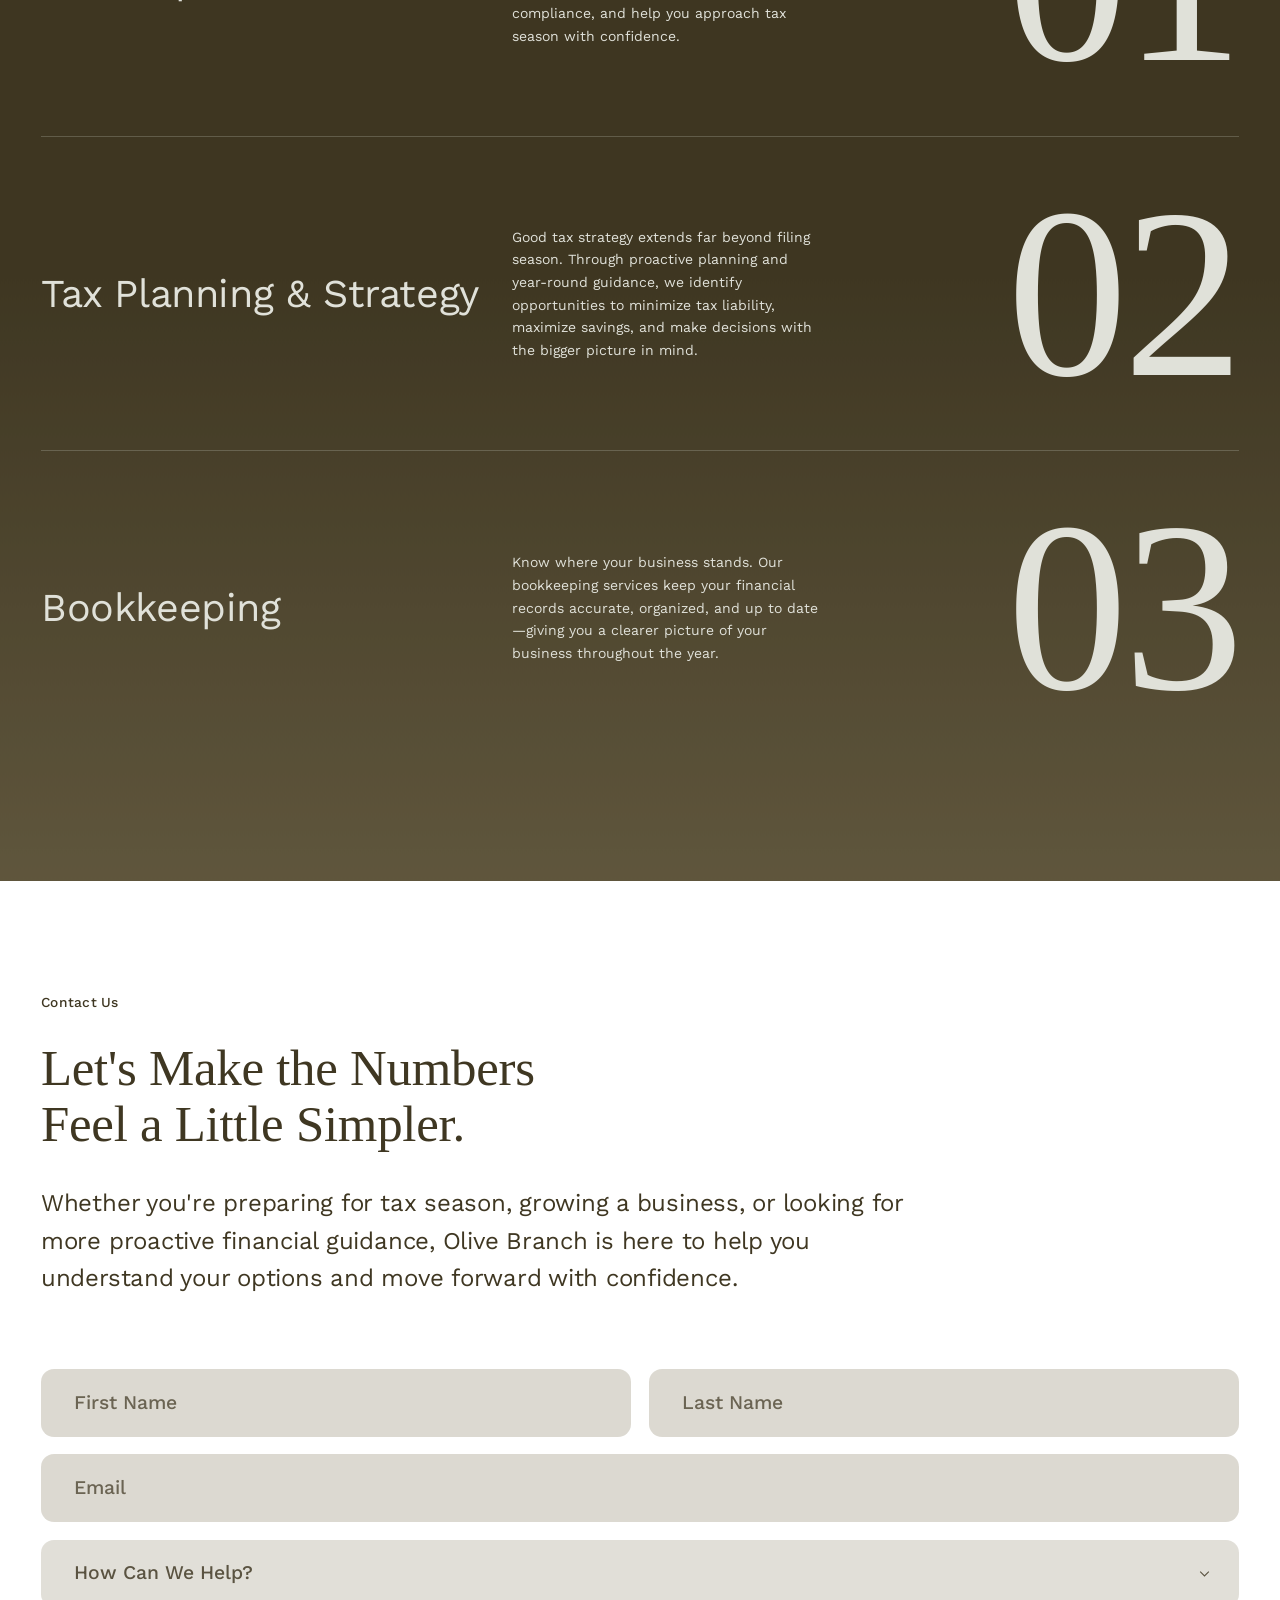
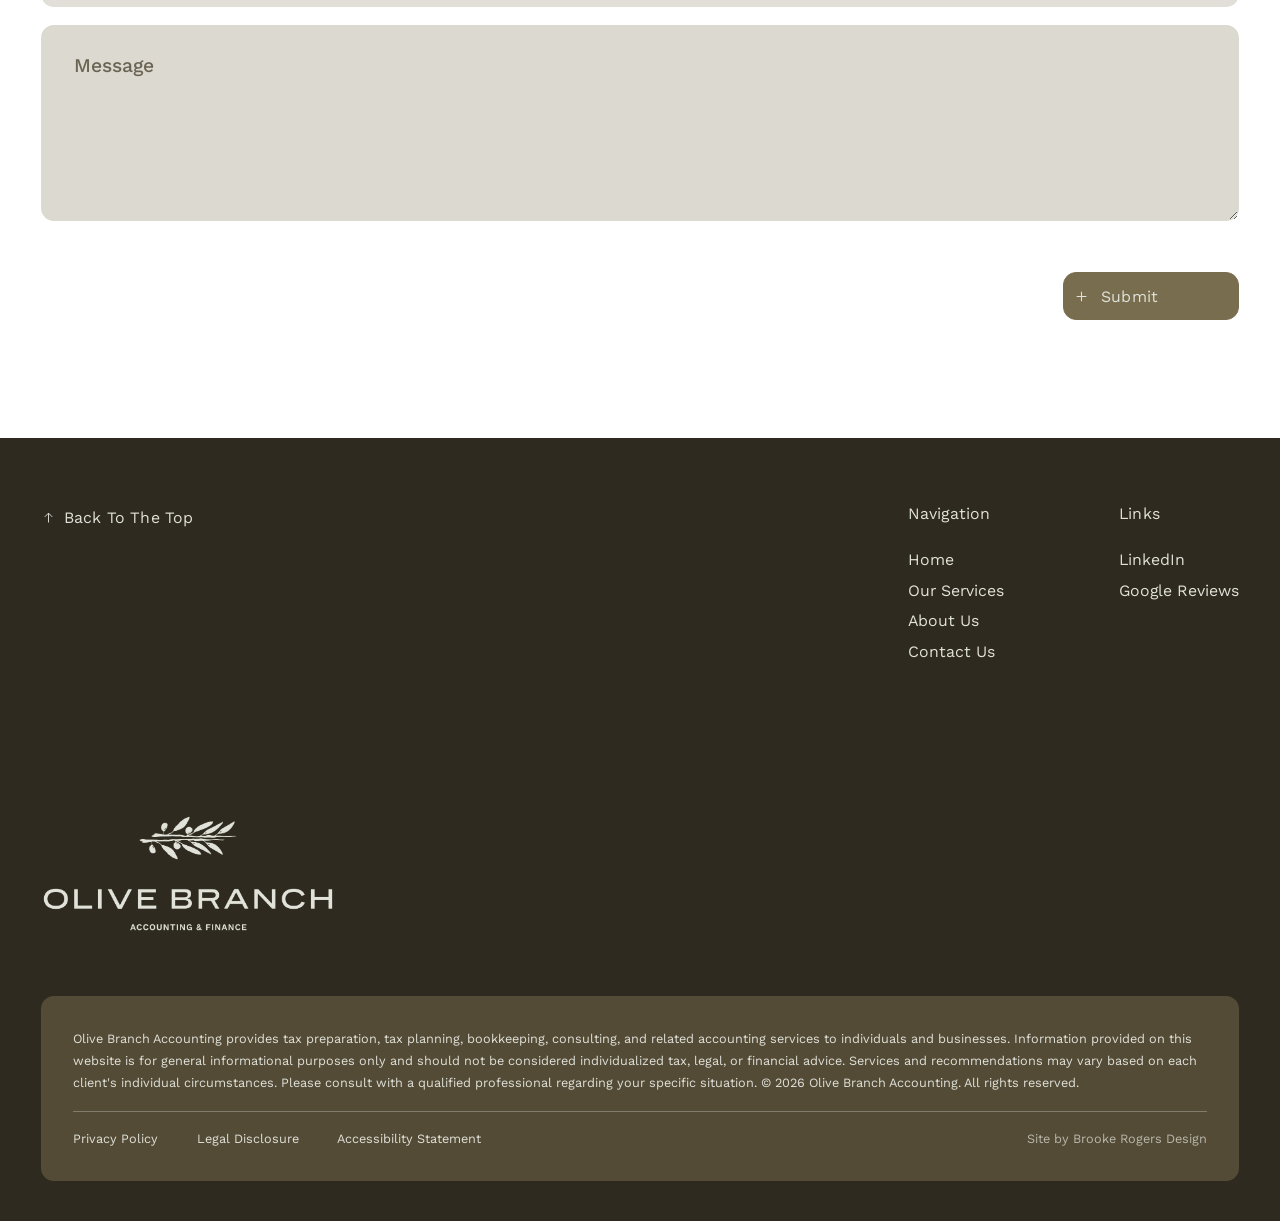
==== commit ad5531f3: "Rename Our Solutions to Our Services Olivia asked whether to change it. Her own brand voice guide gi" ====
--- a/index.html
+++ b/index.html
@@ -100,9 +100,9 @@
                 <span class="btn__icon" data-icon="plus" aria-hidden="true"></span>
                 <span class="btn__label">Our Story</span>
               </a>
-              <a class="btn btn--primary" href="solutions.html">
+              <a class="btn btn--primary" href="services.html">
                 <span class="btn__icon" data-icon="plus" aria-hidden="true"></span>
-                <span class="btn__label">Our Solutions</span>
+                <span class="btn__label">Our Services</span>
               </a>
             </div>
             <p class="home-who__note" data-reveal data-reveal-delay="1">
@@ -139,7 +139,7 @@
 
         <div class="container">
           <div class="home-solutions__intro">
-            <p class="section-label" data-reveal>Our Solutions</p>
+            <p class="section-label" data-reveal>Our Services</p>
 
             <h2 class="statement-head" data-reveal data-reveal-delay="1">
               Expertise for Where You Are—and Where You're Going.
@@ -151,7 +151,7 @@
               accurate, and prepared for what's ahead.
             </p>
                       <div class="home-solutions__actions" data-reveal>
-              <a class="btn btn--primary" href="solutions.html">
+              <a class="btn btn--primary" href="services.html">
                 <span class="btn__icon" data-icon="plus" aria-hidden="true"></span>
                 <span class="btn__label">Explore More</span>
               </a>
--- a/css/main.css
+++ b/css/main.css
@@ -16,5 +16,5 @@
 
 /* ---- Page-specific ---- */
 @import url("pages/home.css");
-@import url("pages/solutions.css");
+@import url("pages/services.css");
 @import url("pages/about.css");
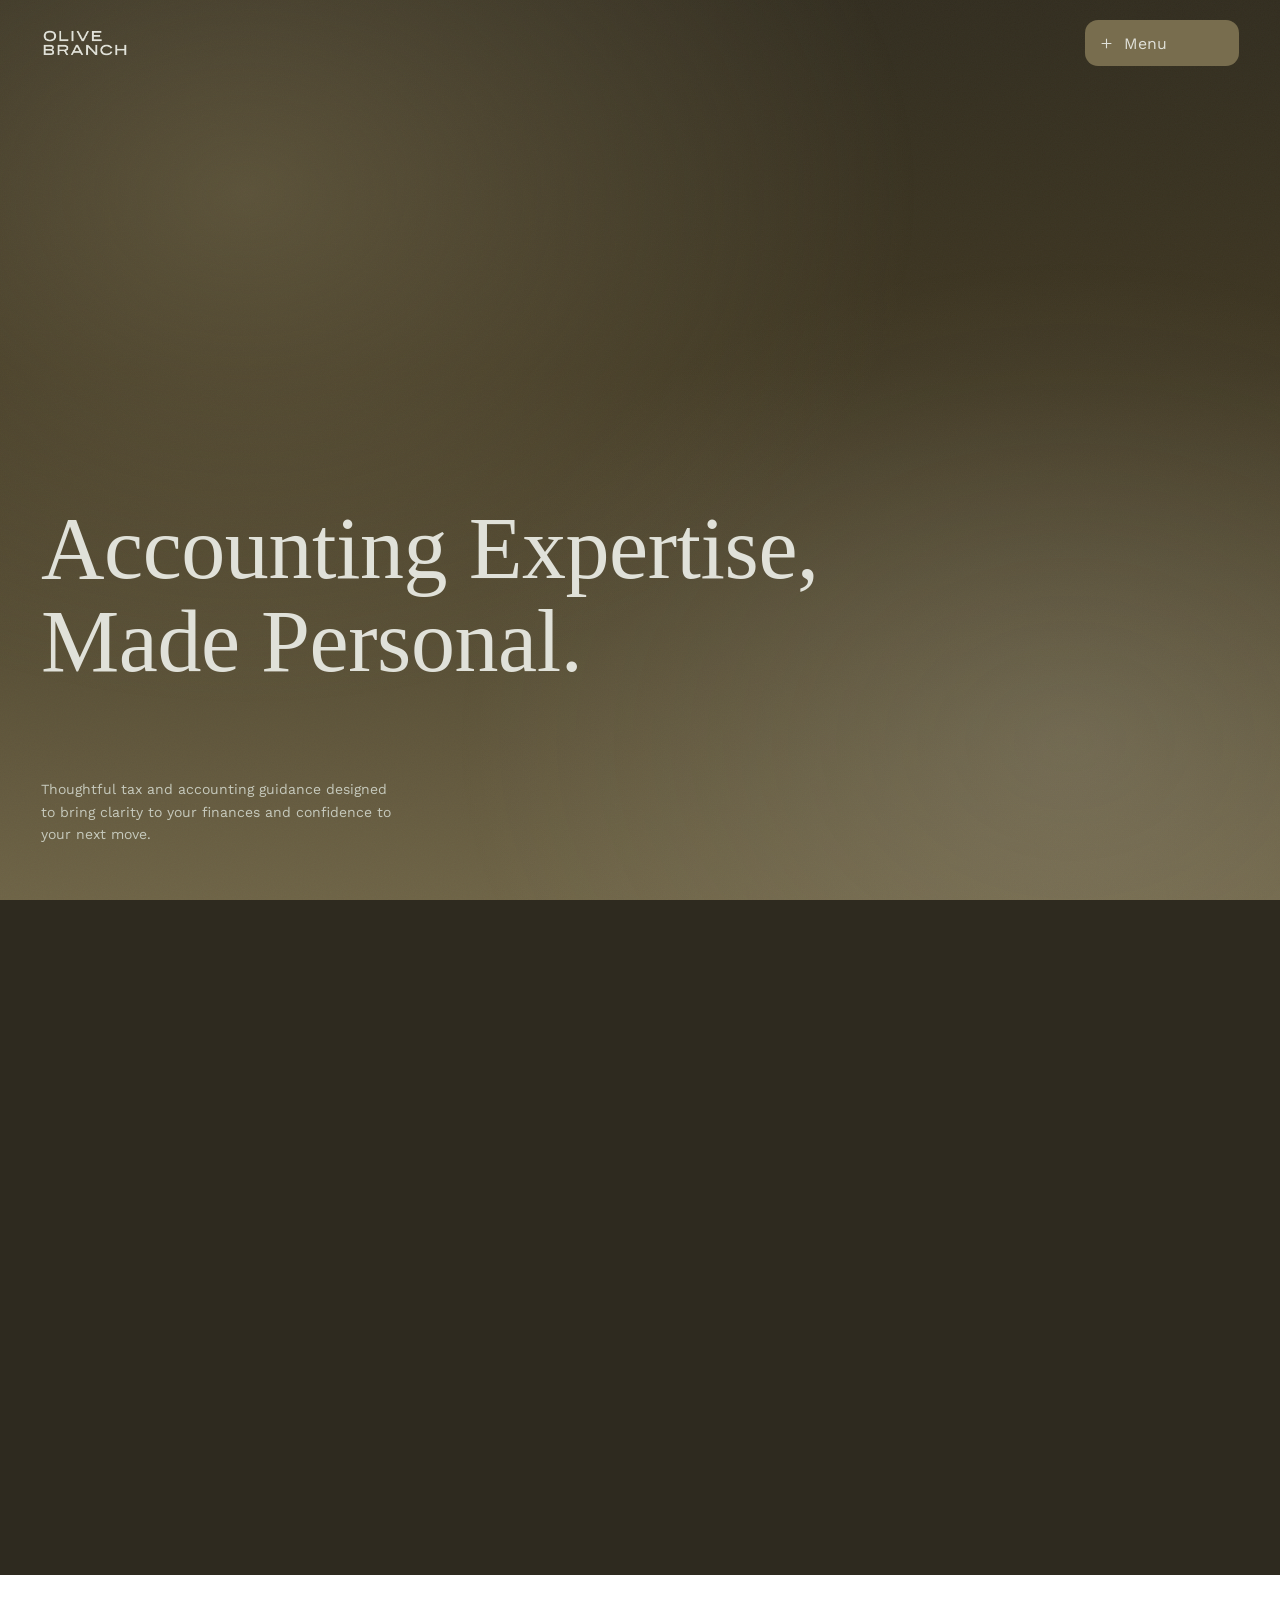
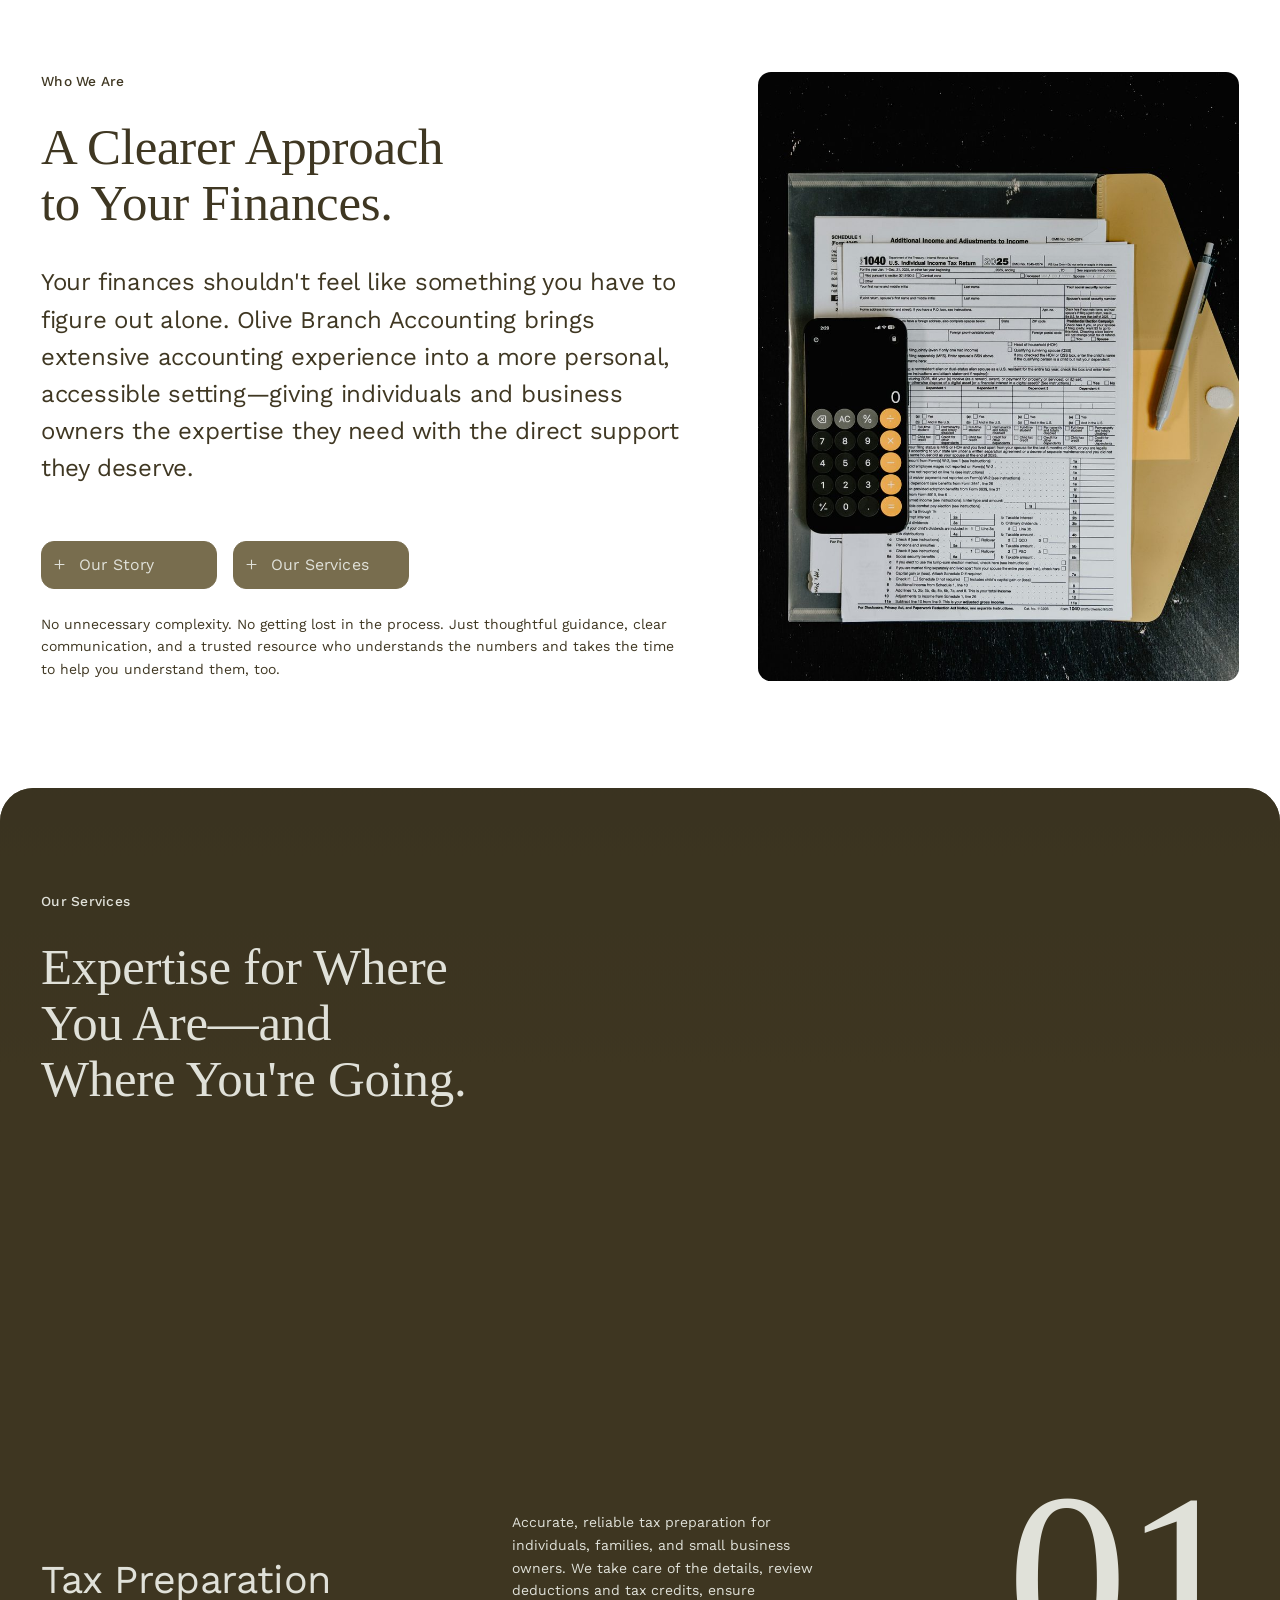
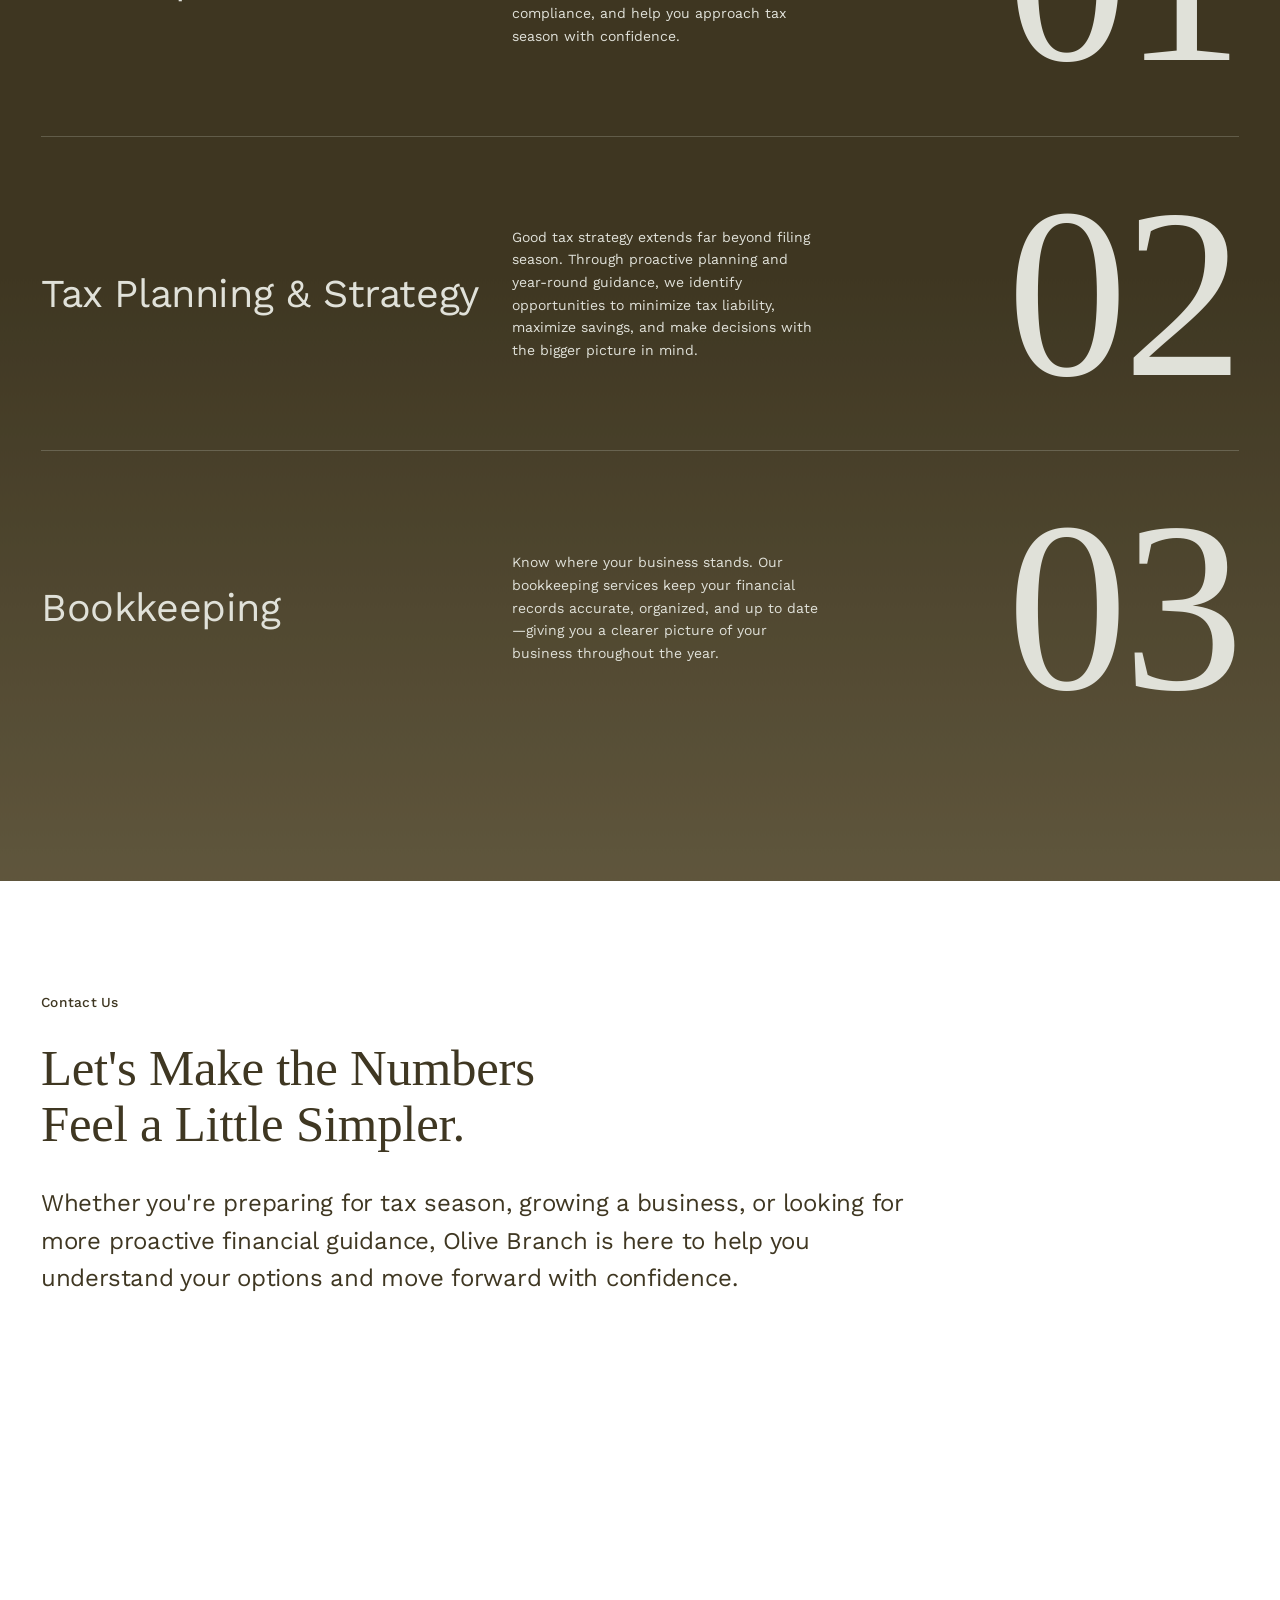
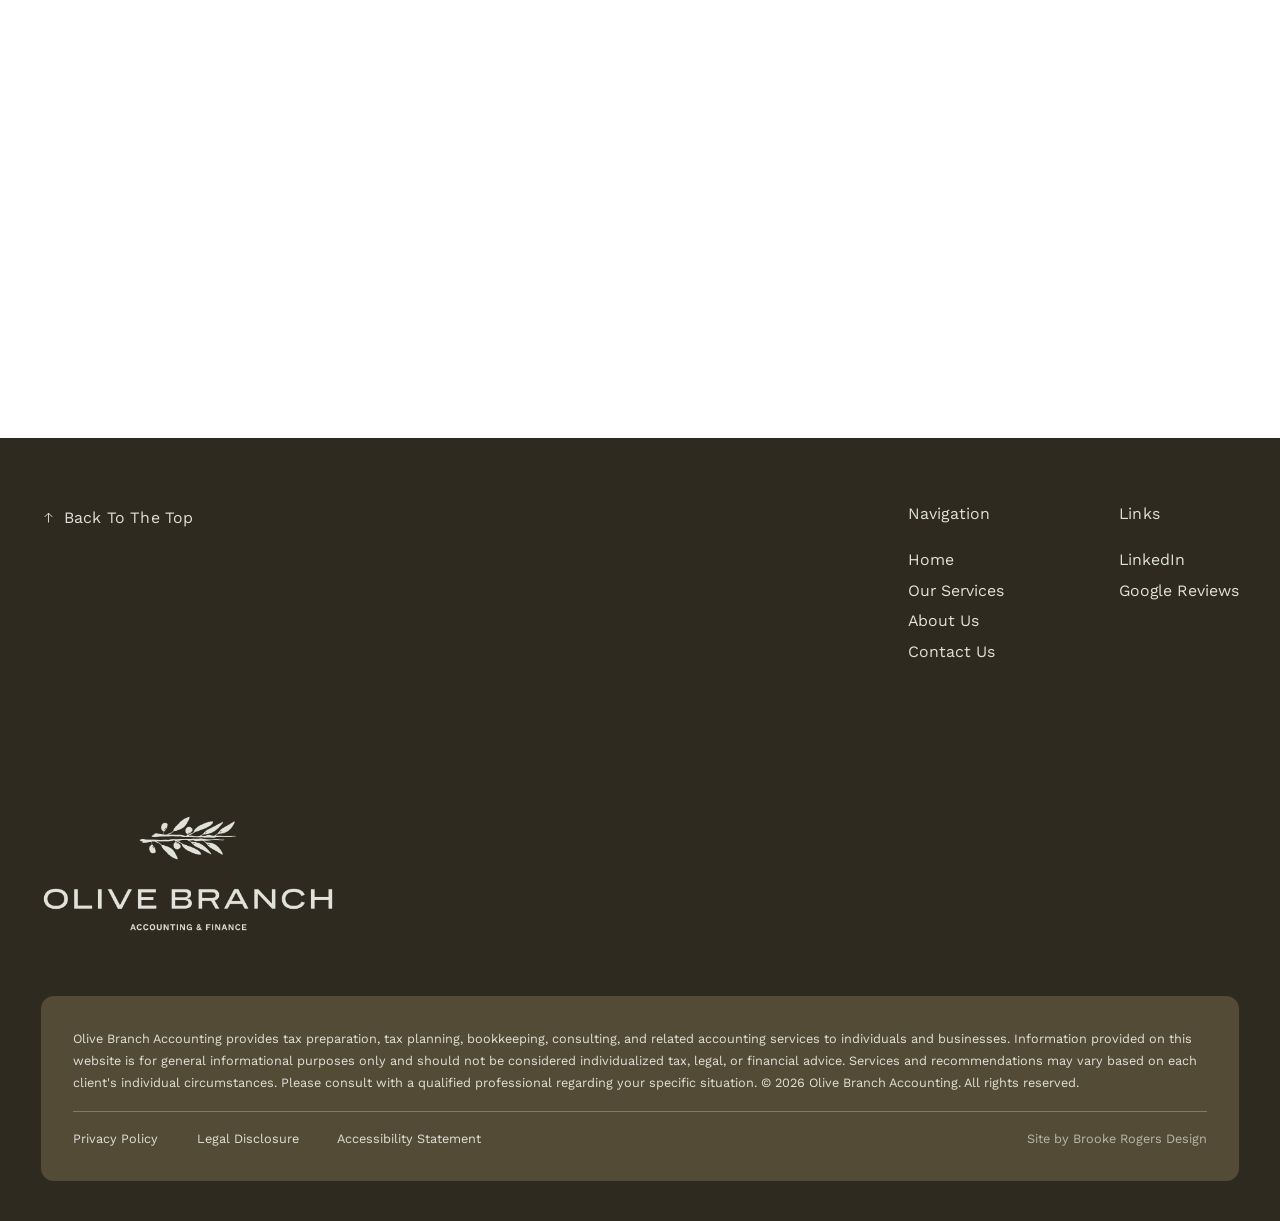
==== commit 0f8a204f: "SEO for the main site: nationwide schema, canonical, sitemap, robots The main site had no structured" ====
--- a/index.html
+++ b/index.html
@@ -18,6 +18,12 @@
   <meta property="og:site_name" content="Olive Branch">
   <meta name="twitter:card" content="summary_large_image">
 
+  <!-- Canonical: tells search engines which URL is the real one, so the
+       apex and any query-string variants are not treated as duplicates. -->
+  <link rel="canonical" href="https://brookerogersdesign.github.io/OliveBranch/">
+  <meta property="og:locale" content="en_US">
+  <meta name="theme-color" content="#2E2A1F">
+
   <link rel="icon" href="assets/logos/favicon-32.png" type="image/png">
   <link rel="apple-touch-icon" href="assets/logos/apple-touch-icon.png">
 
@@ -28,6 +34,47 @@
 
   <!-- One stylesheet: css/main.css imports everything in the right order -->
   <link rel="stylesheet" href="css/main.css">
+
+  <!-- Structured data: how Google understands what this business IS, rather
+       than inferring it from the words on the page.
+
+       Based in Tampa, serving the whole US — areaServed is the field that
+       stops Google treating this as a Tampa-only business and limiting who
+       it shows the site to. addressLocality without a street is correct for
+       a service-area business.
+
+       The name here must match the Google Business Profile EXACTLY. If the
+       two disagree, Google trusts neither. -->
+  <script type="application/ld+json">
+  {
+    "@context": "https://schema.org",
+    "@type": "AccountingService",
+    "name": "Olive Branch Accounting",
+    "url": "https://brookerogersdesign.github.io/OliveBranch/",
+    "logo": "https://brookerogersdesign.github.io/OliveBranch/assets/logos/apple-touch-icon.png",
+    "image": "https://brookerogersdesign.github.io/OliveBranch/assets/images/og/og-default.jpg",
+    "description": "Tax preparation, tax planning and strategy, bookkeeping, business consulting, audit readiness and year-round financial guidance for individuals and small businesses.",
+    "slogan": "Accounting expertise, made personal.",
+    "address": {
+      "@type": "PostalAddress",
+      "addressLocality": "Tampa",
+      "addressRegion": "FL",
+      "addressCountry": "US"
+    },
+    "areaServed": {
+      "@type": "Country",
+      "name": "United States"
+    },
+    "knowsAbout": [
+      "Tax Preparation",
+      "Tax Planning and Strategy",
+      "Bookkeeping",
+      "Business Consulting",
+      "Audit Readiness",
+      "Year-Round Financial Guidance"
+    ]
+  }
+  </script>
 </head>
 
 <body>
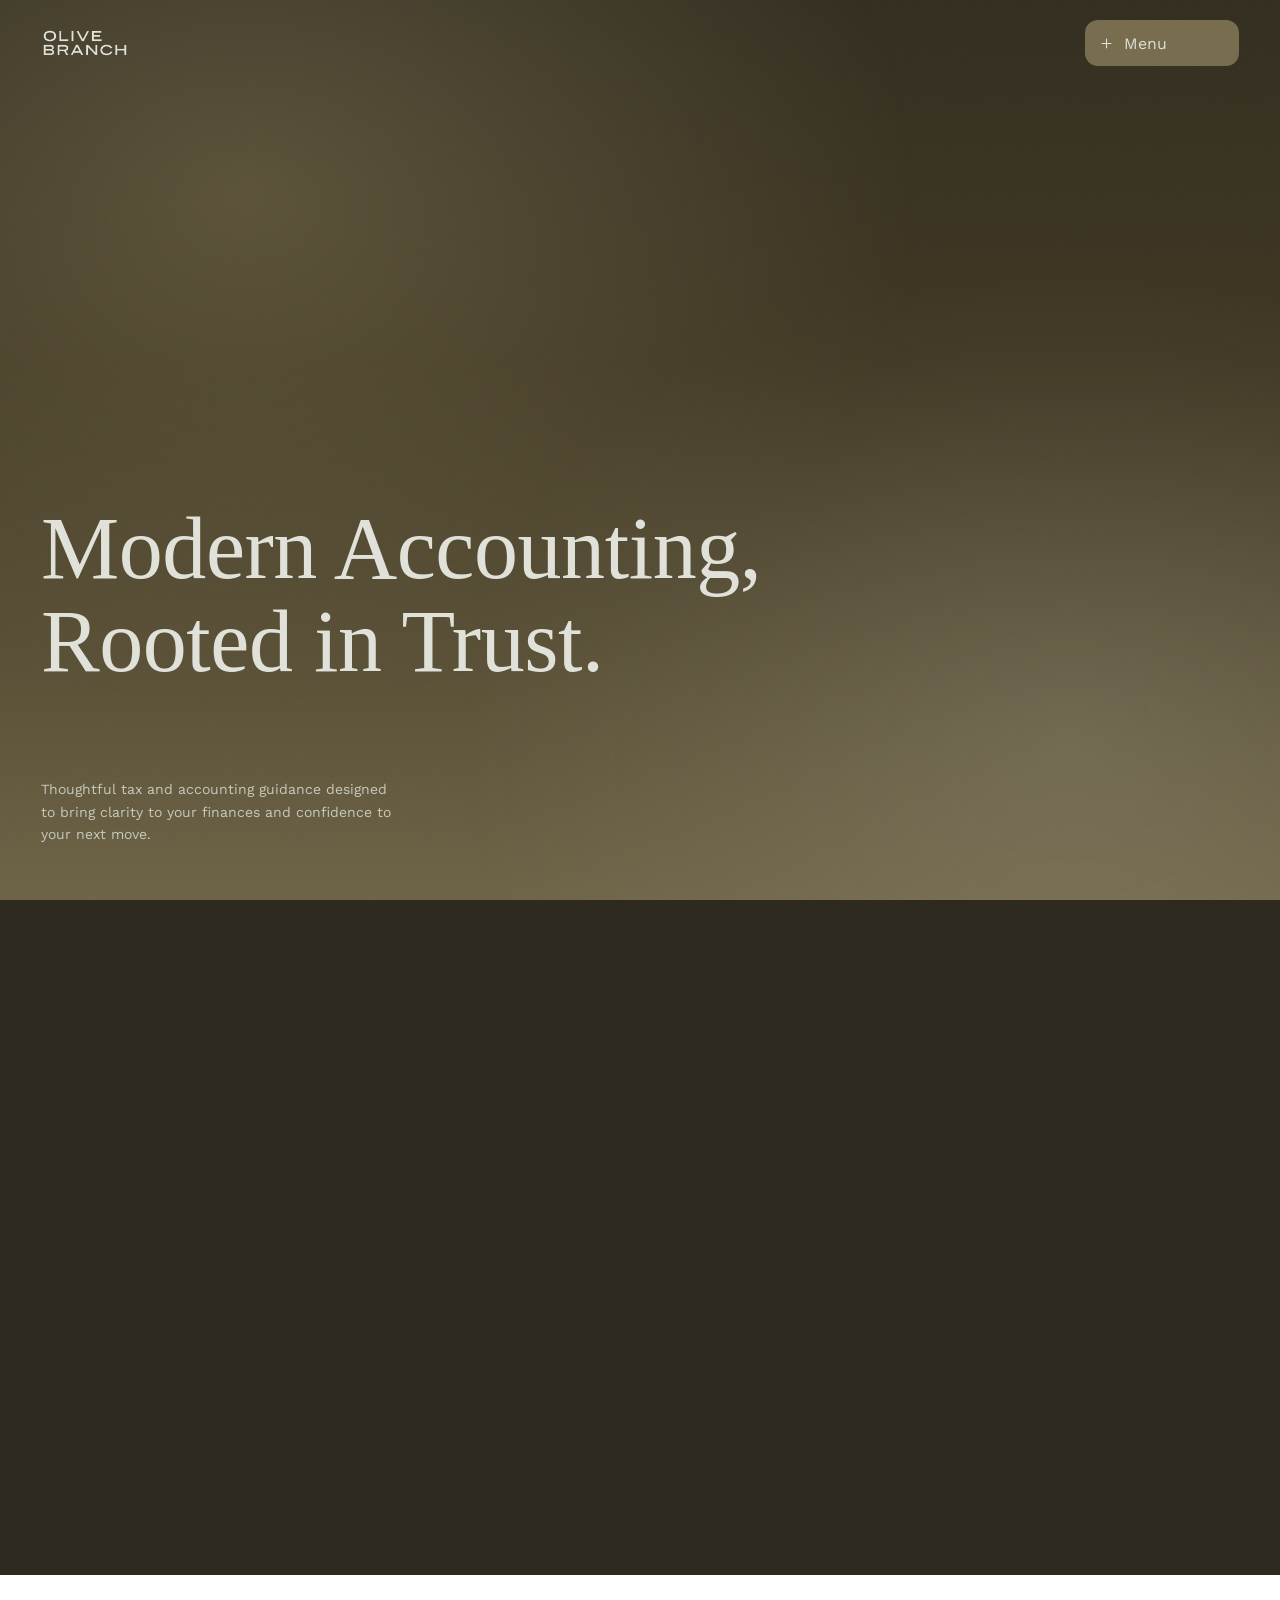
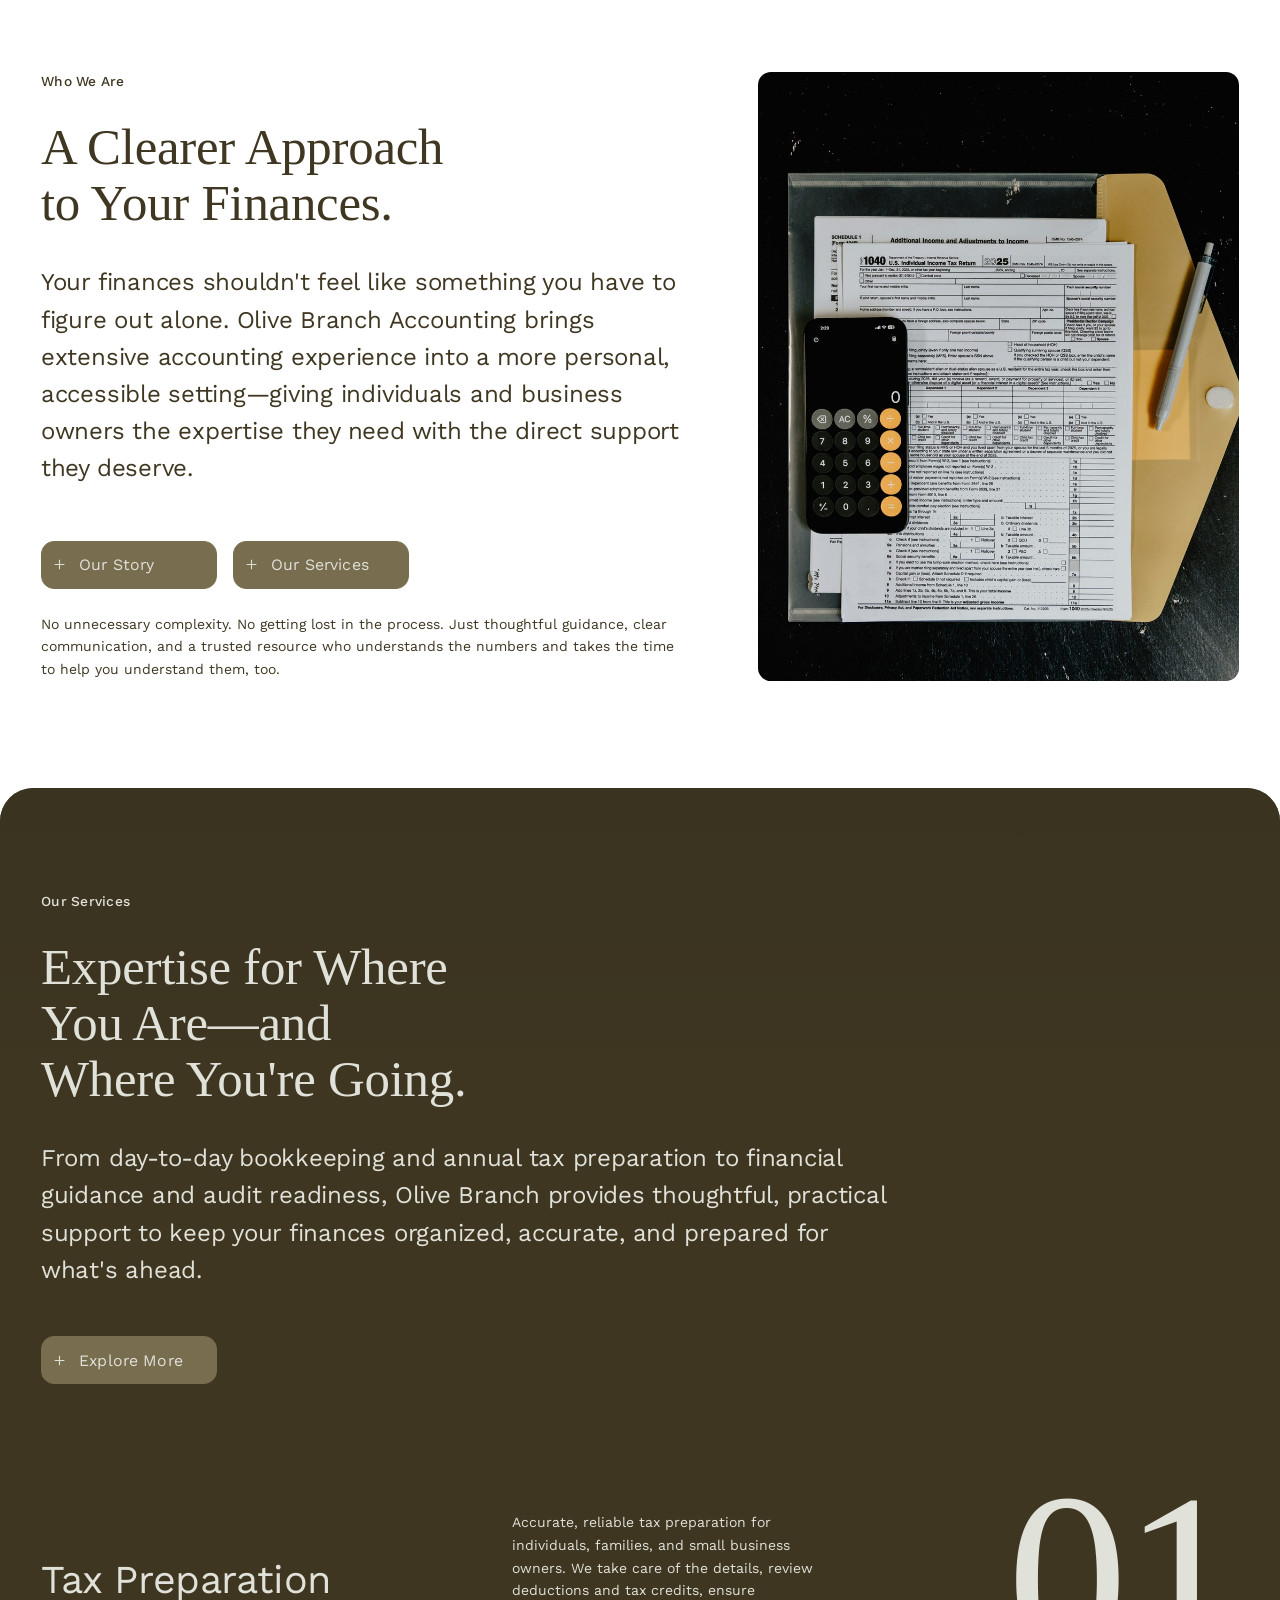
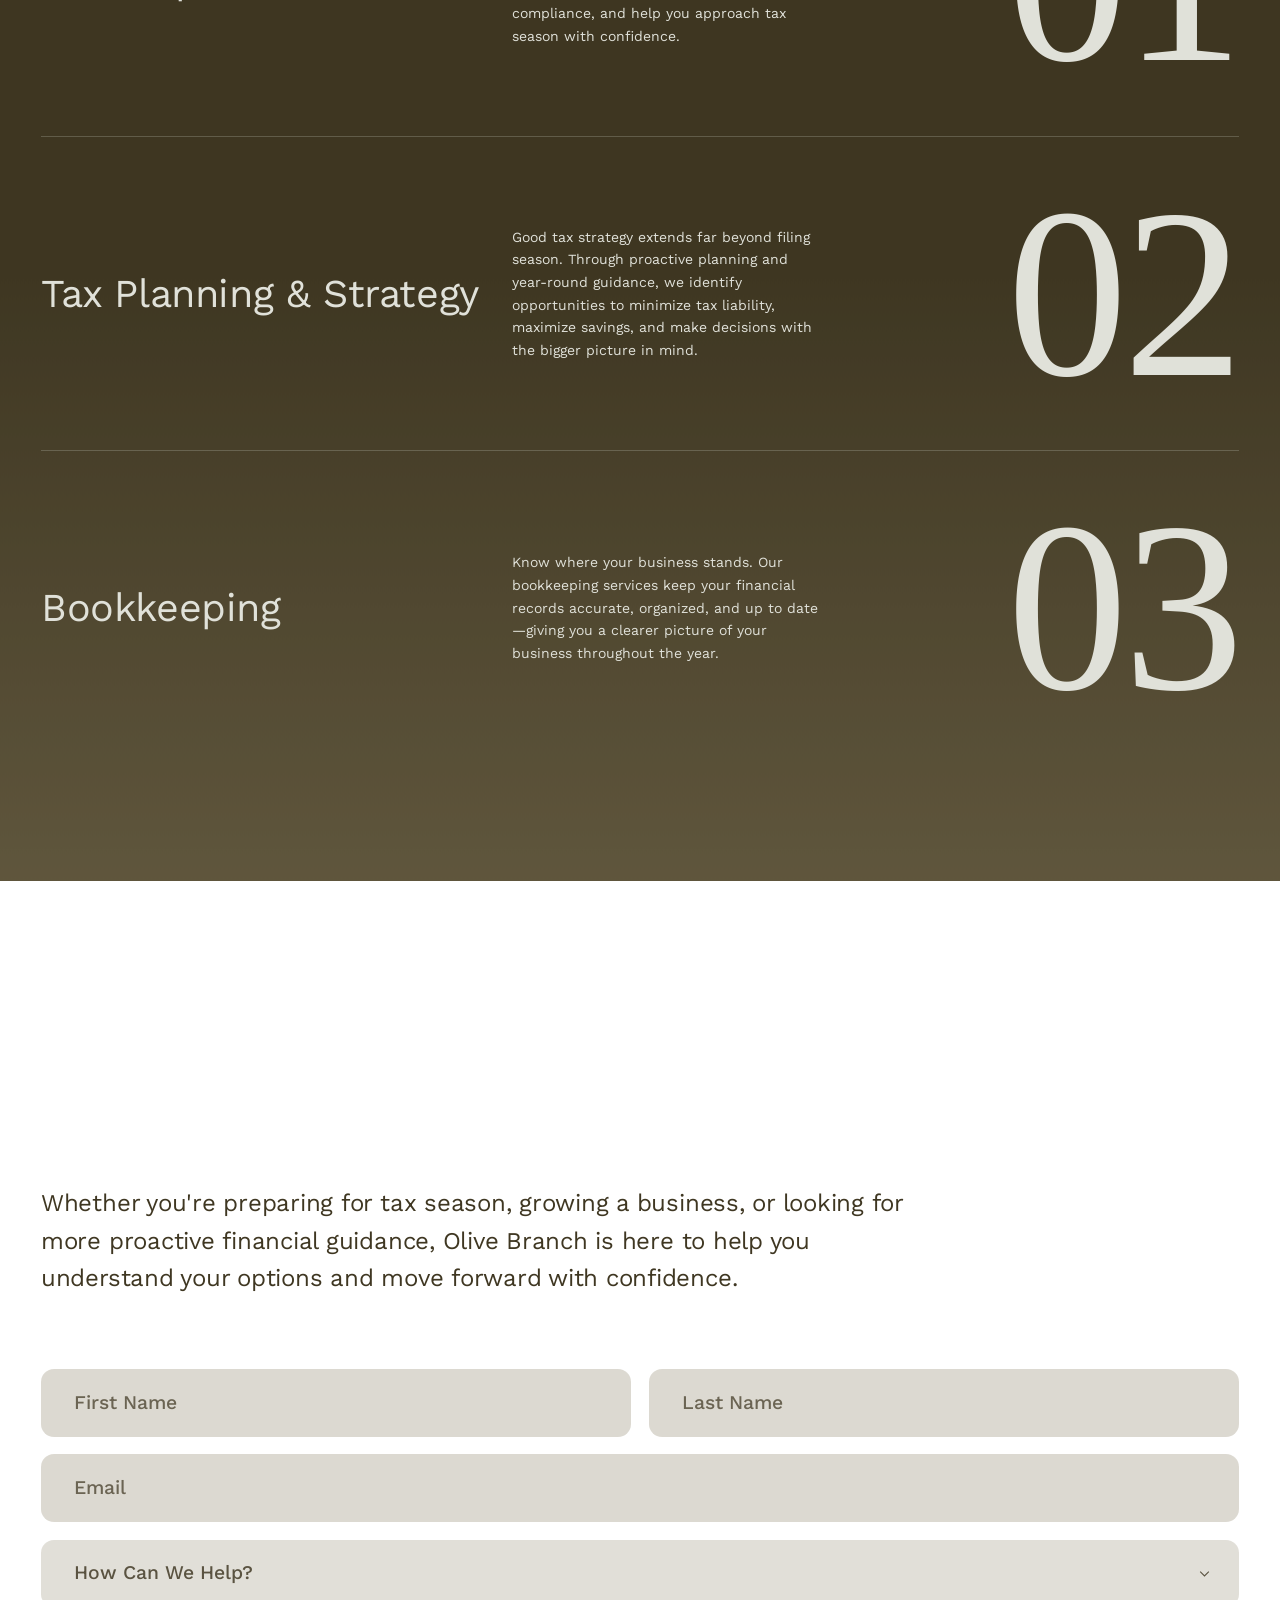
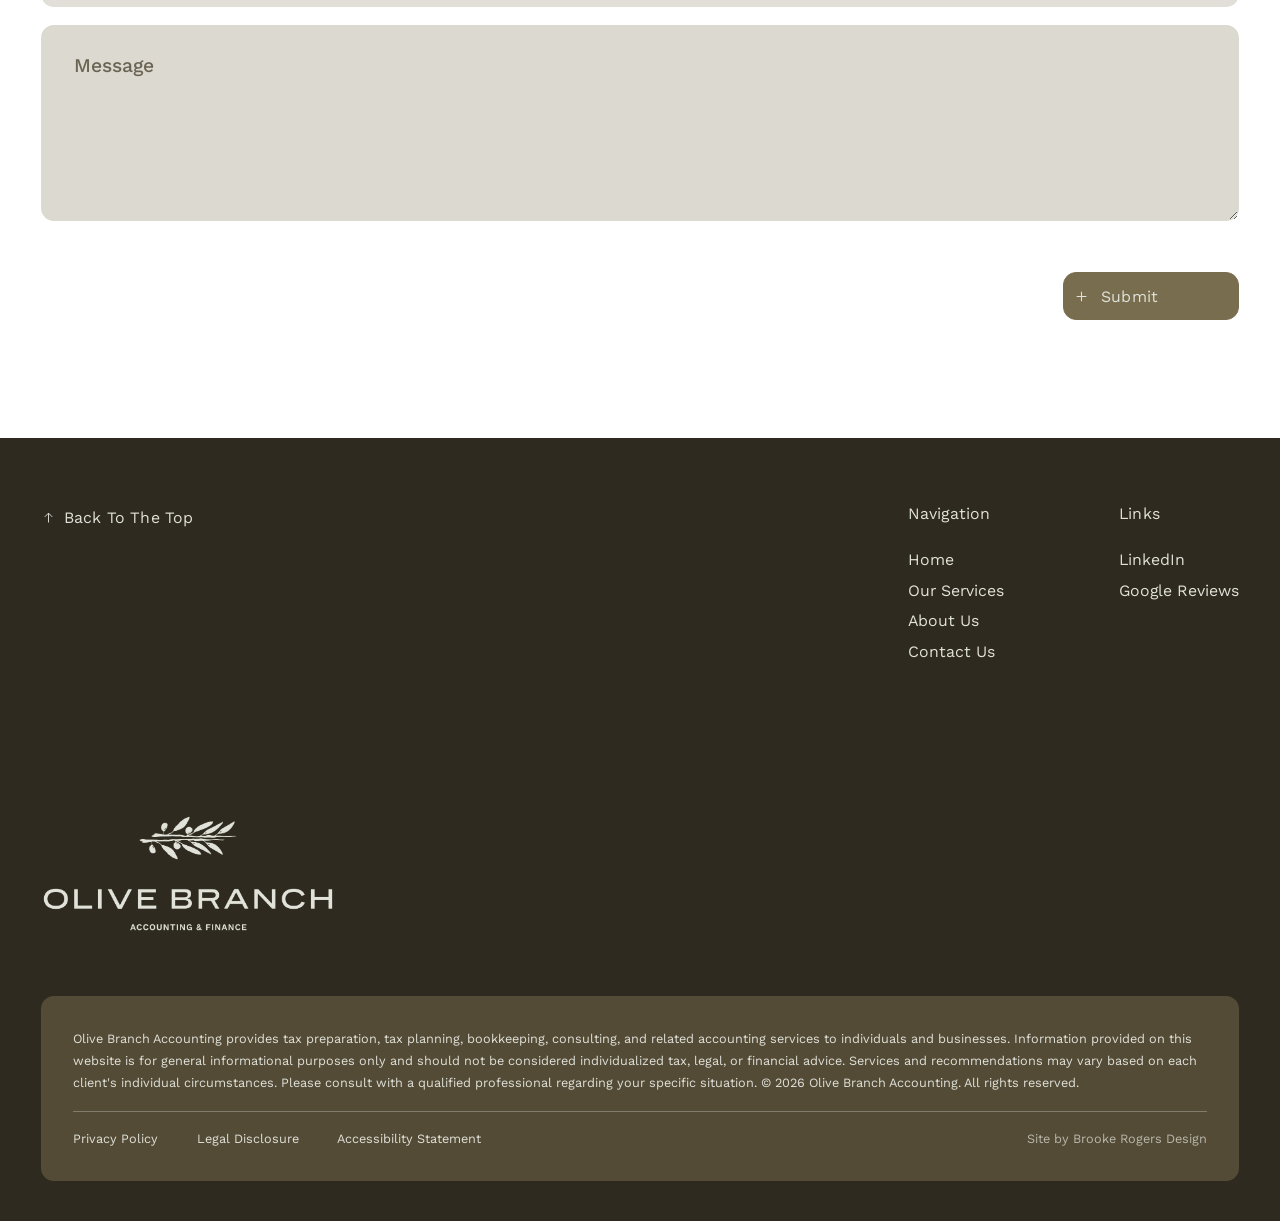
==== commit ebbfedcf: "New homepage slogan; correct the contact email domain Olivia's feedback: - 'Modern Accounting, Roote" ====
--- a/index.html
+++ b/index.html
@@ -4,13 +4,13 @@
   <meta charset="utf-8">
   <meta name="viewport" content="width=device-width, initial-scale=1">
   <title>Olive Branch Accounting | Tax, Bookkeeping &amp; Advisory in Tampa, FL</title>
-  <meta name="description" content="Accounting expertise, made personal. Tax preparation, tax strategy, bookkeeping and advisory for individuals and small businesses in Tampa, Florida.">
+  <meta name="description" content="Modern accounting, rooted in trust. Tax preparation, tax strategy, bookkeeping and advisory for individuals and small businesses in Tampa, Florida.">
 
   <!-- Open Graph / social preview.
        og:image and og:url MUST be absolute — scrapers do not resolve
        relative paths. Update the domain here when the site moves off
        GitHub Pages to its real address. -->
-  <meta property="og:title" content="Olive Branch Accounting — Accounting expertise, made personal.">
+  <meta property="og:title" content="Olive Branch Accounting — Modern accounting, rooted in trust.">
   <meta property="og:description" content="Thoughtful tax, accounting, and financial guidance for individuals and small businesses.">
   <meta property="og:image" content="https://brookerogersdesign.github.io/OliveBranch/assets/images/og/og-default.jpg">
   <meta property="og:url" content="https://brookerogersdesign.github.io/OliveBranch/">
@@ -54,7 +54,7 @@
     "logo": "https://brookerogersdesign.github.io/OliveBranch/assets/logos/apple-touch-icon.png",
     "image": "https://brookerogersdesign.github.io/OliveBranch/assets/images/og/og-default.jpg",
     "description": "Tax preparation, tax planning and strategy, bookkeeping, business consulting, audit readiness and year-round financial guidance for individuals and small businesses.",
-    "slogan": "Accounting expertise, made personal.",
+    "slogan": "Modern accounting, rooted in trust.",
     "address": {
       "@type": "PostalAddress",
       "addressLocality": "Tampa",
@@ -109,7 +109,7 @@
 
         <div class="container home-hero__inner" data-hero-fade>
           <h1 class="home-hero__title">
-            Accounting Expertise, Made Personal.
+            Modern Accounting, Rooted in Trust.
           </h1>
           <p class="home-hero__note">
             Thoughtful tax and accounting guidance designed to bring clarity
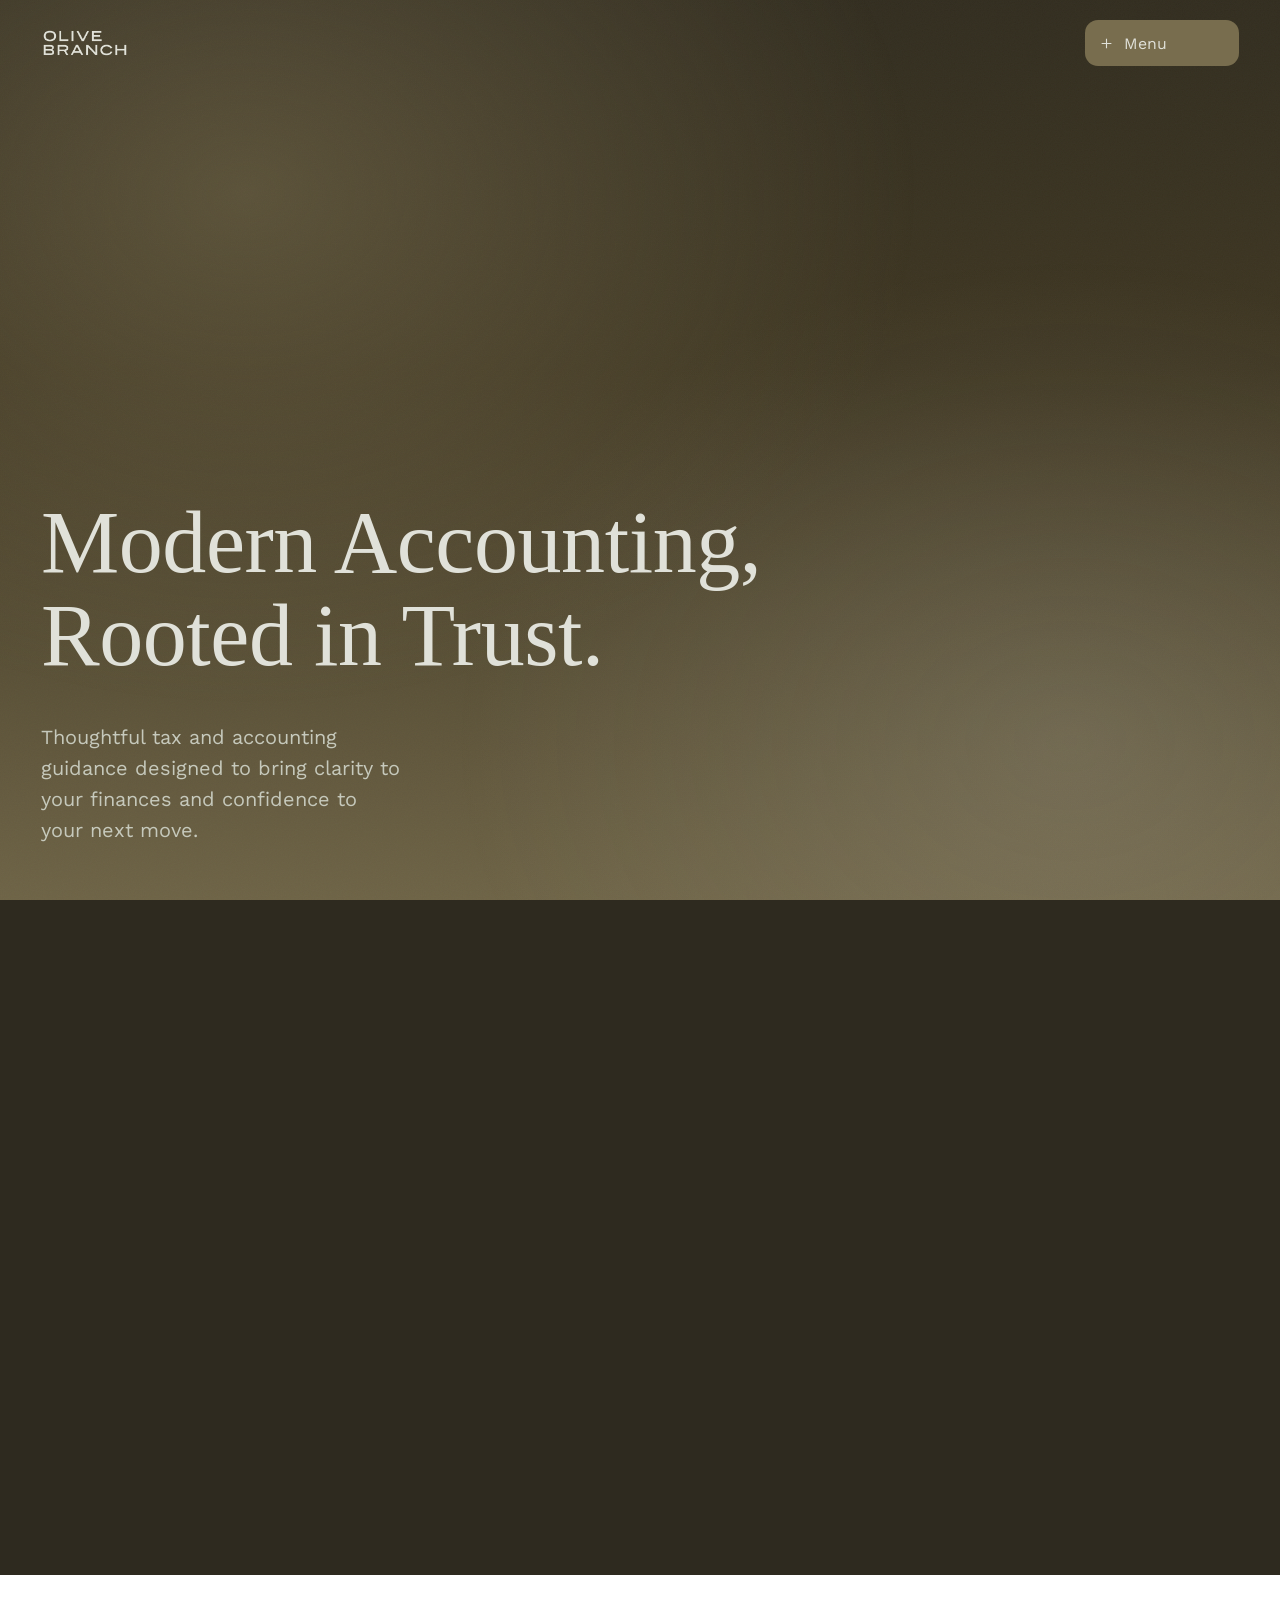
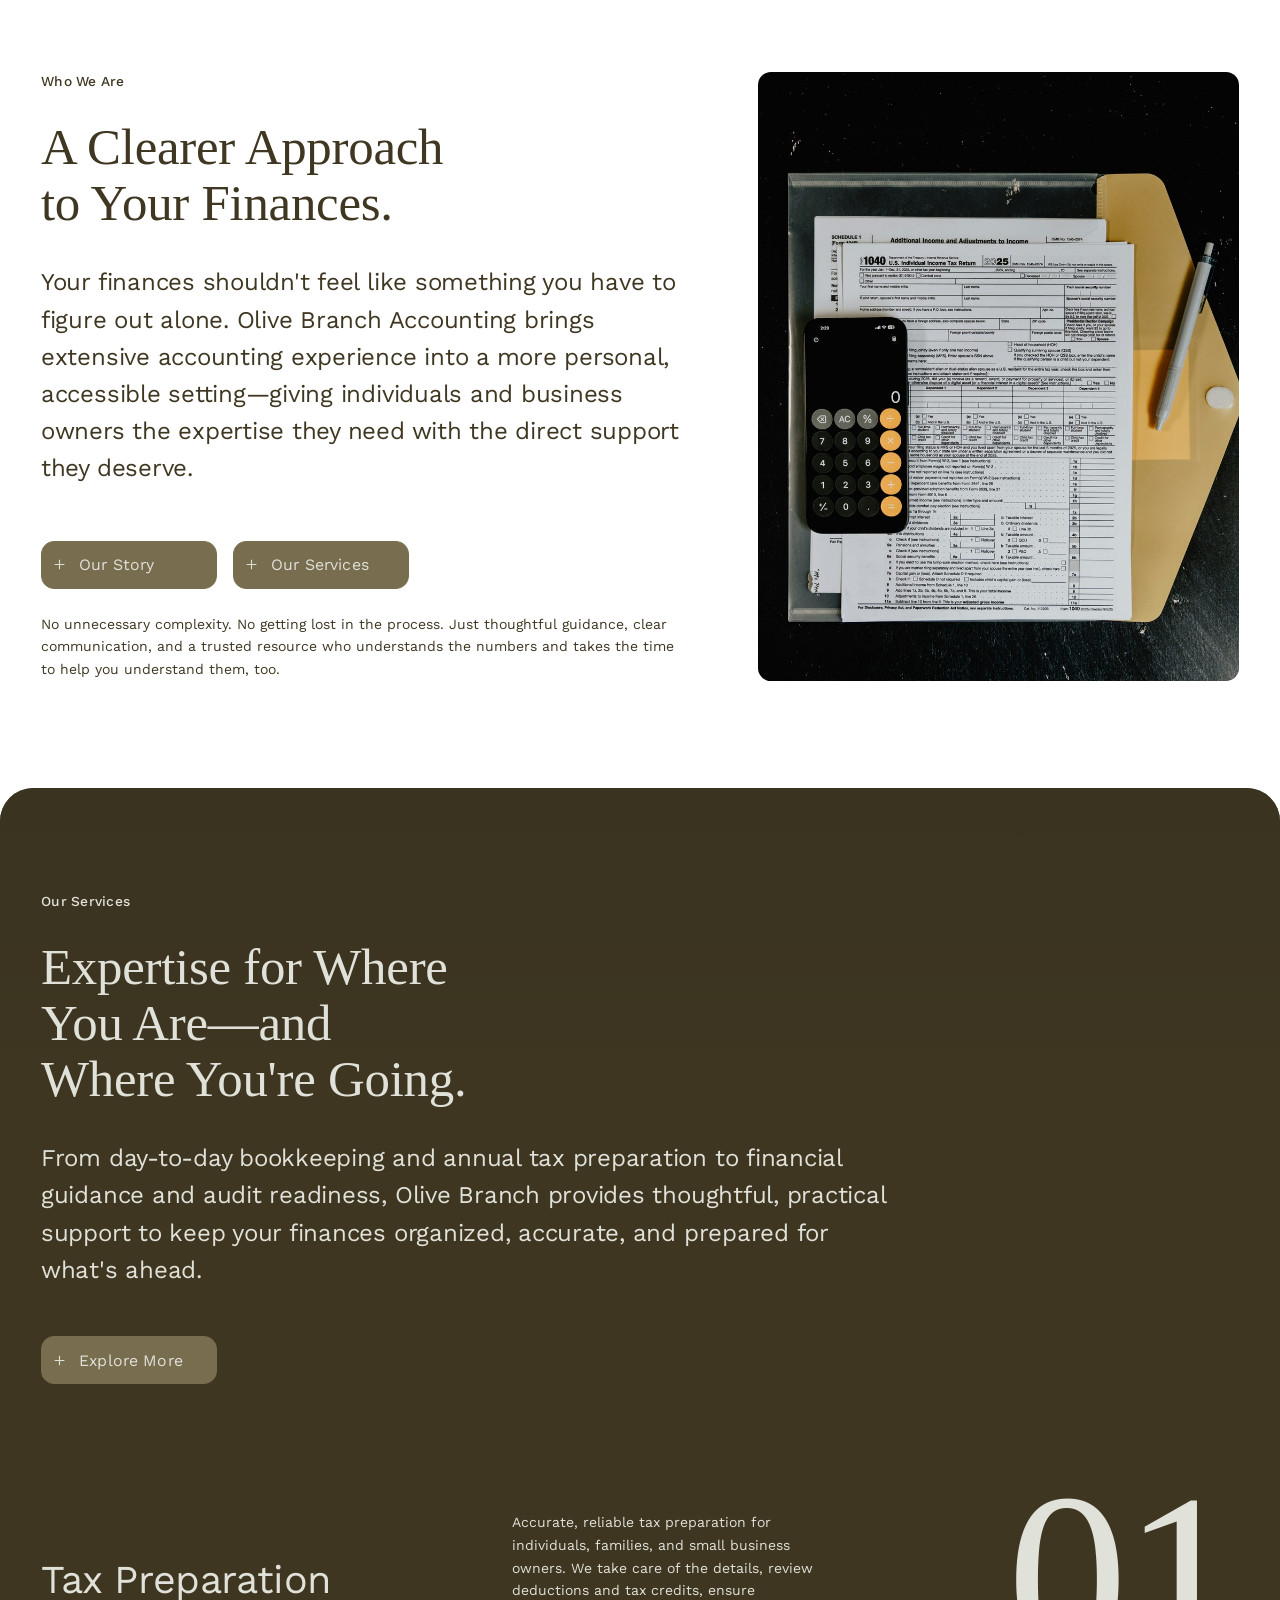
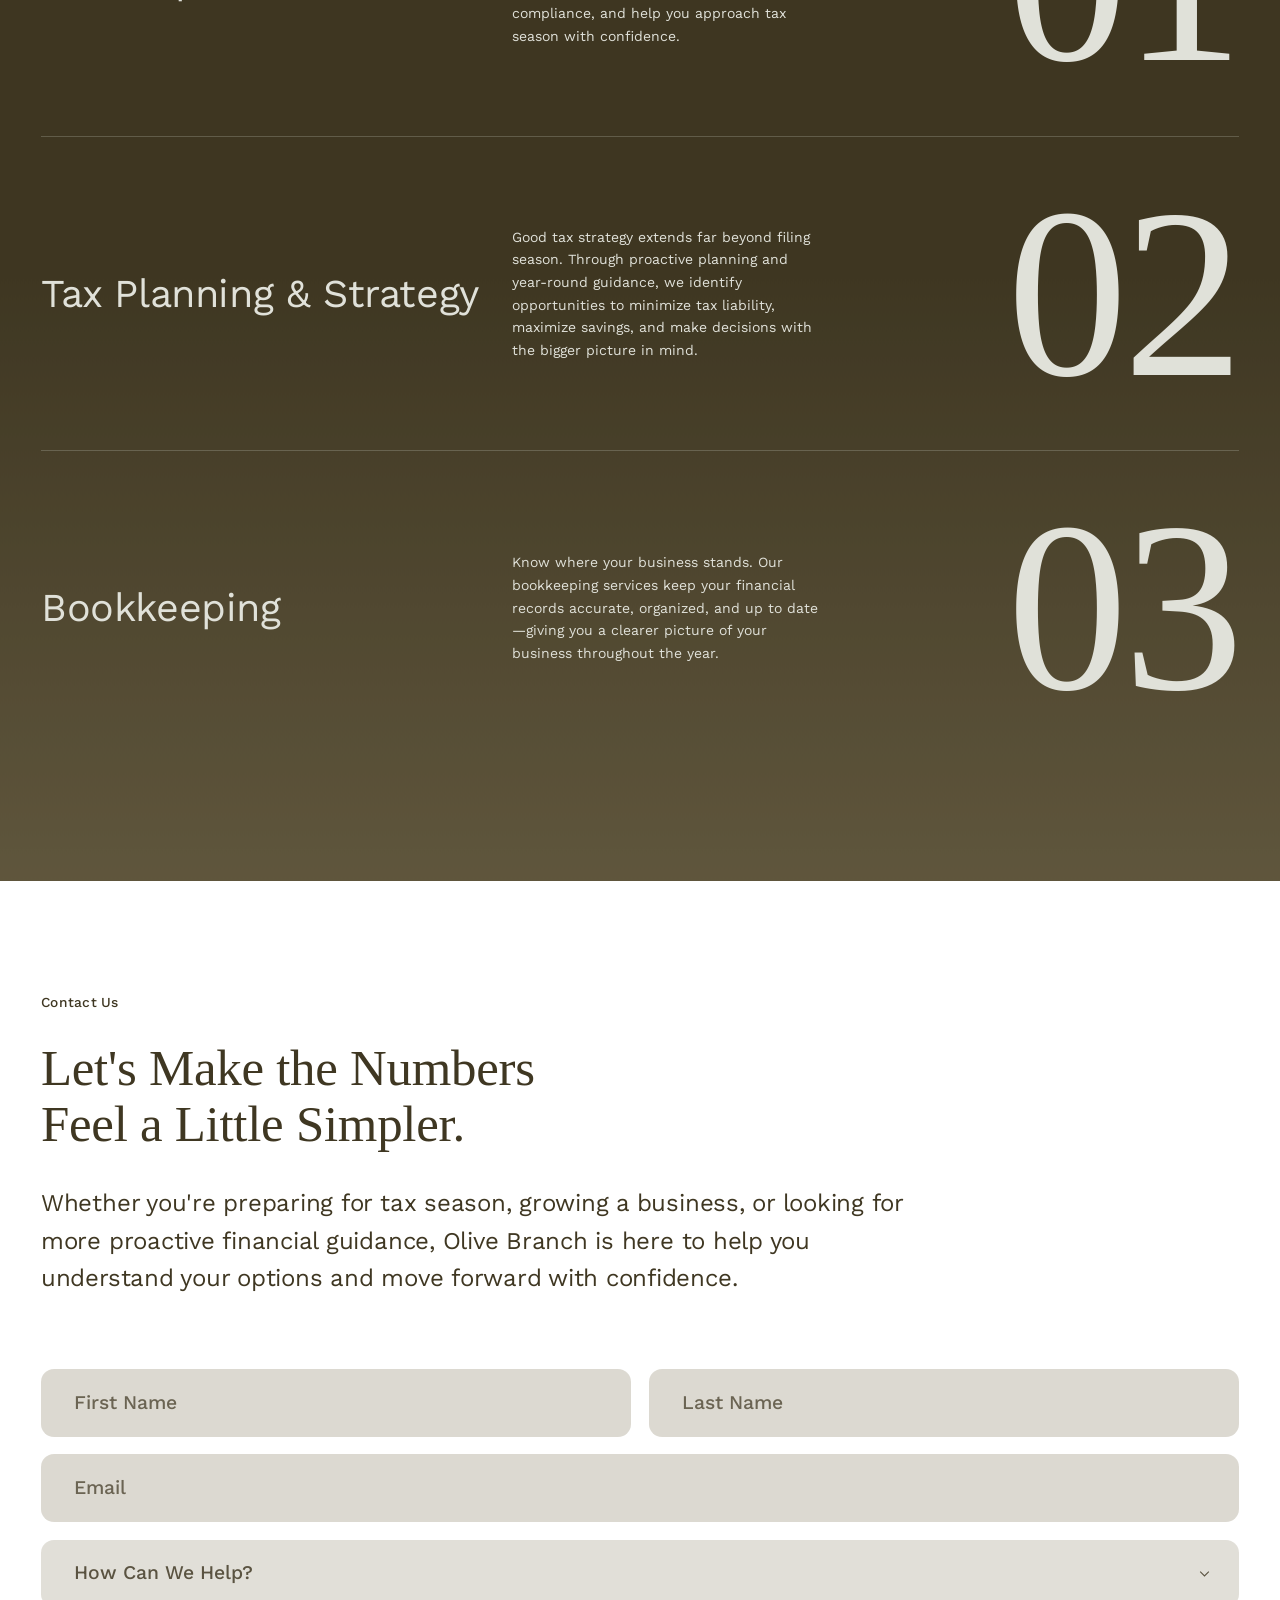
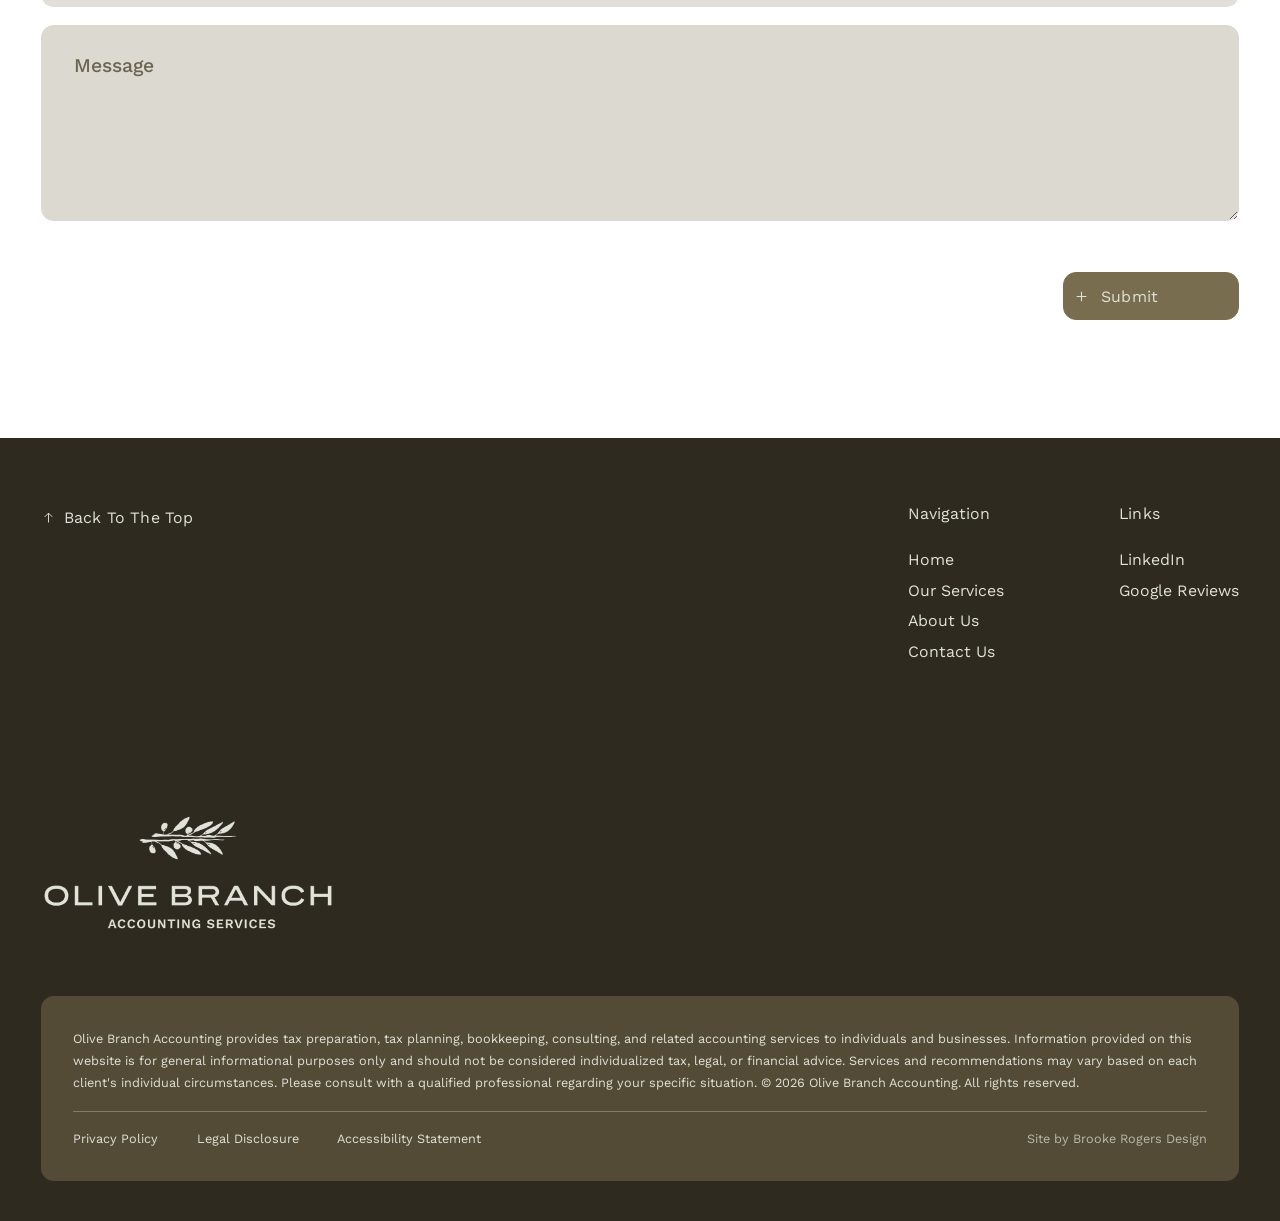
==== commit 95b4ec73: "Add the business phone number Office line on the contact page above the email, and in the structured" ====
--- a/index.html
+++ b/index.html
@@ -55,6 +55,7 @@
     "image": "https://brookerogersdesign.github.io/OliveBranch/assets/images/og/og-default.jpg",
     "description": "Tax preparation, tax planning and strategy, bookkeeping, business consulting, audit readiness and year-round financial guidance for individuals and small businesses.",
     "slogan": "Modern accounting, rooted in trust.",
+    "telephone": "+18134060877",
     "address": {
       "@type": "PostalAddress",
       "addressLocality": "Tampa",
--- a/css/main.css
+++ b/css/main.css
@@ -18,3 +18,4 @@
 @import url("pages/home.css");
 @import url("pages/services.css");
 @import url("pages/about.css");
+@import url("pages/contact.css");
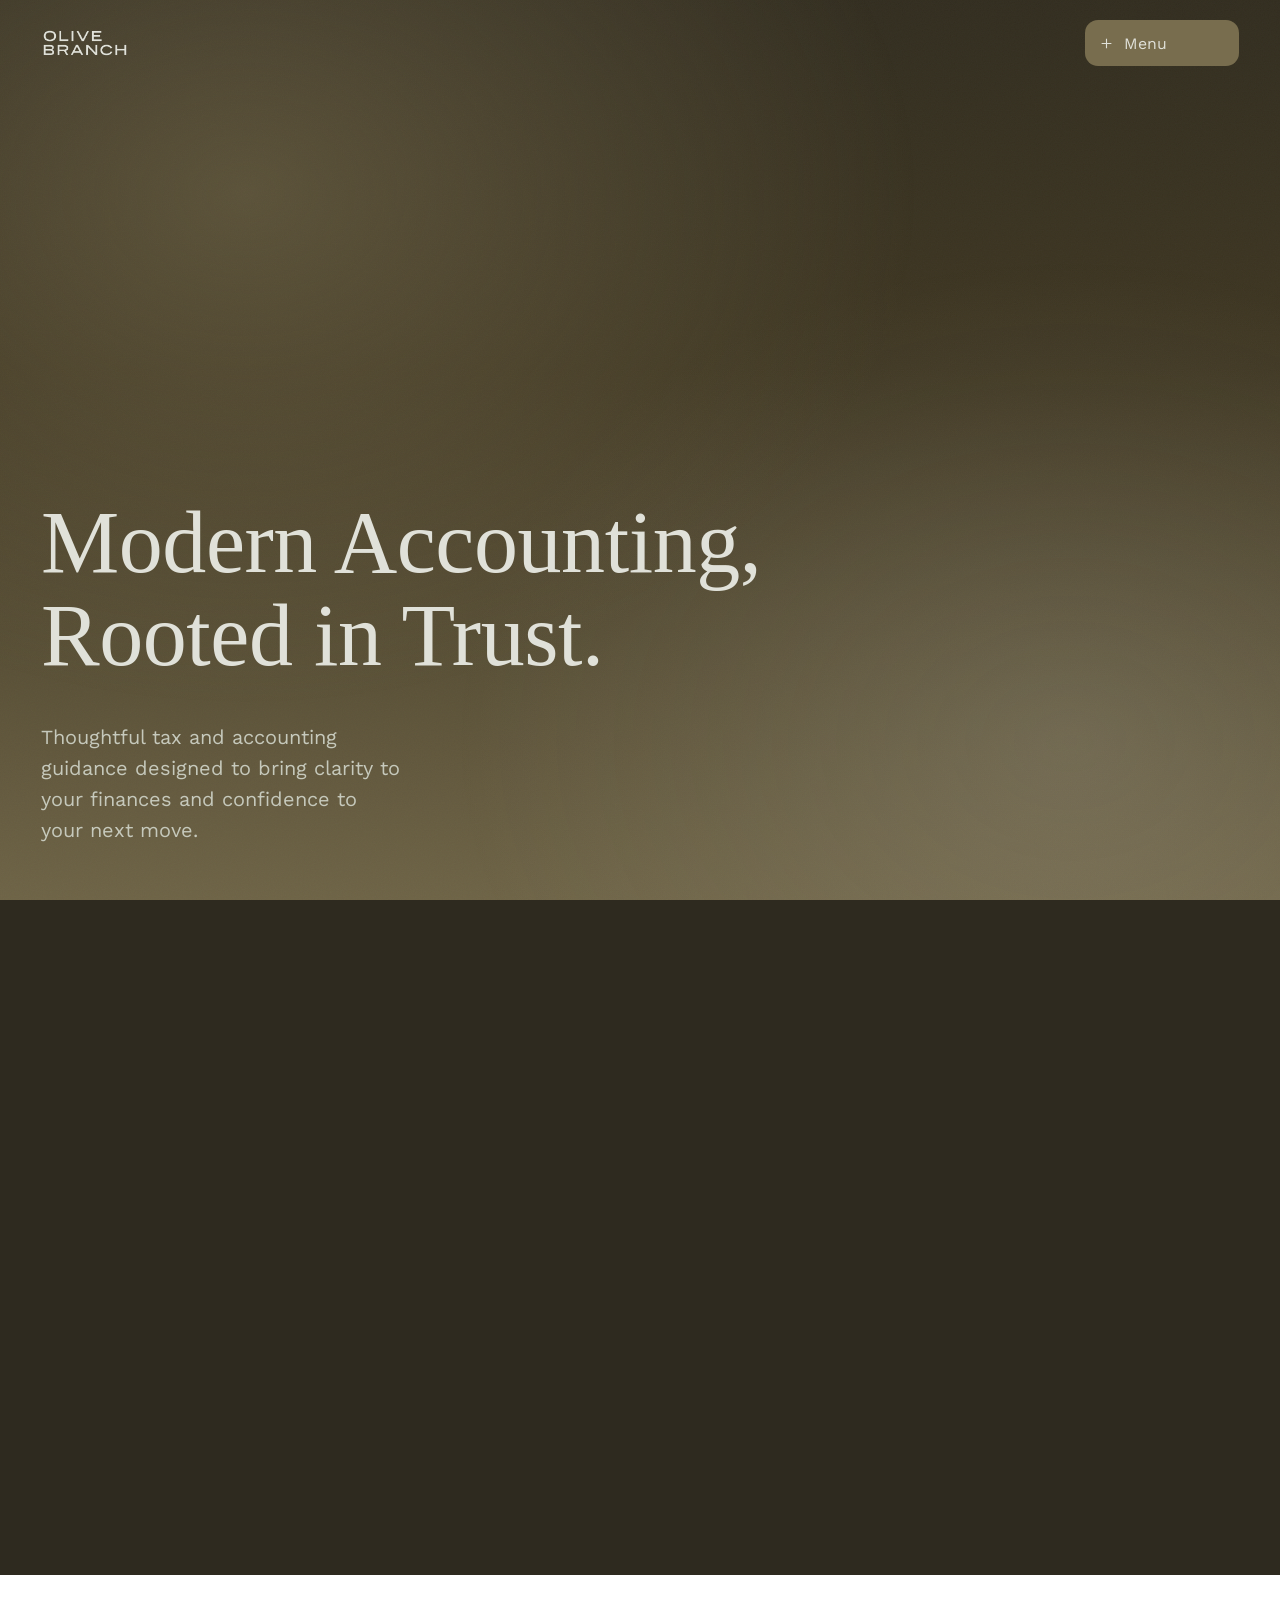
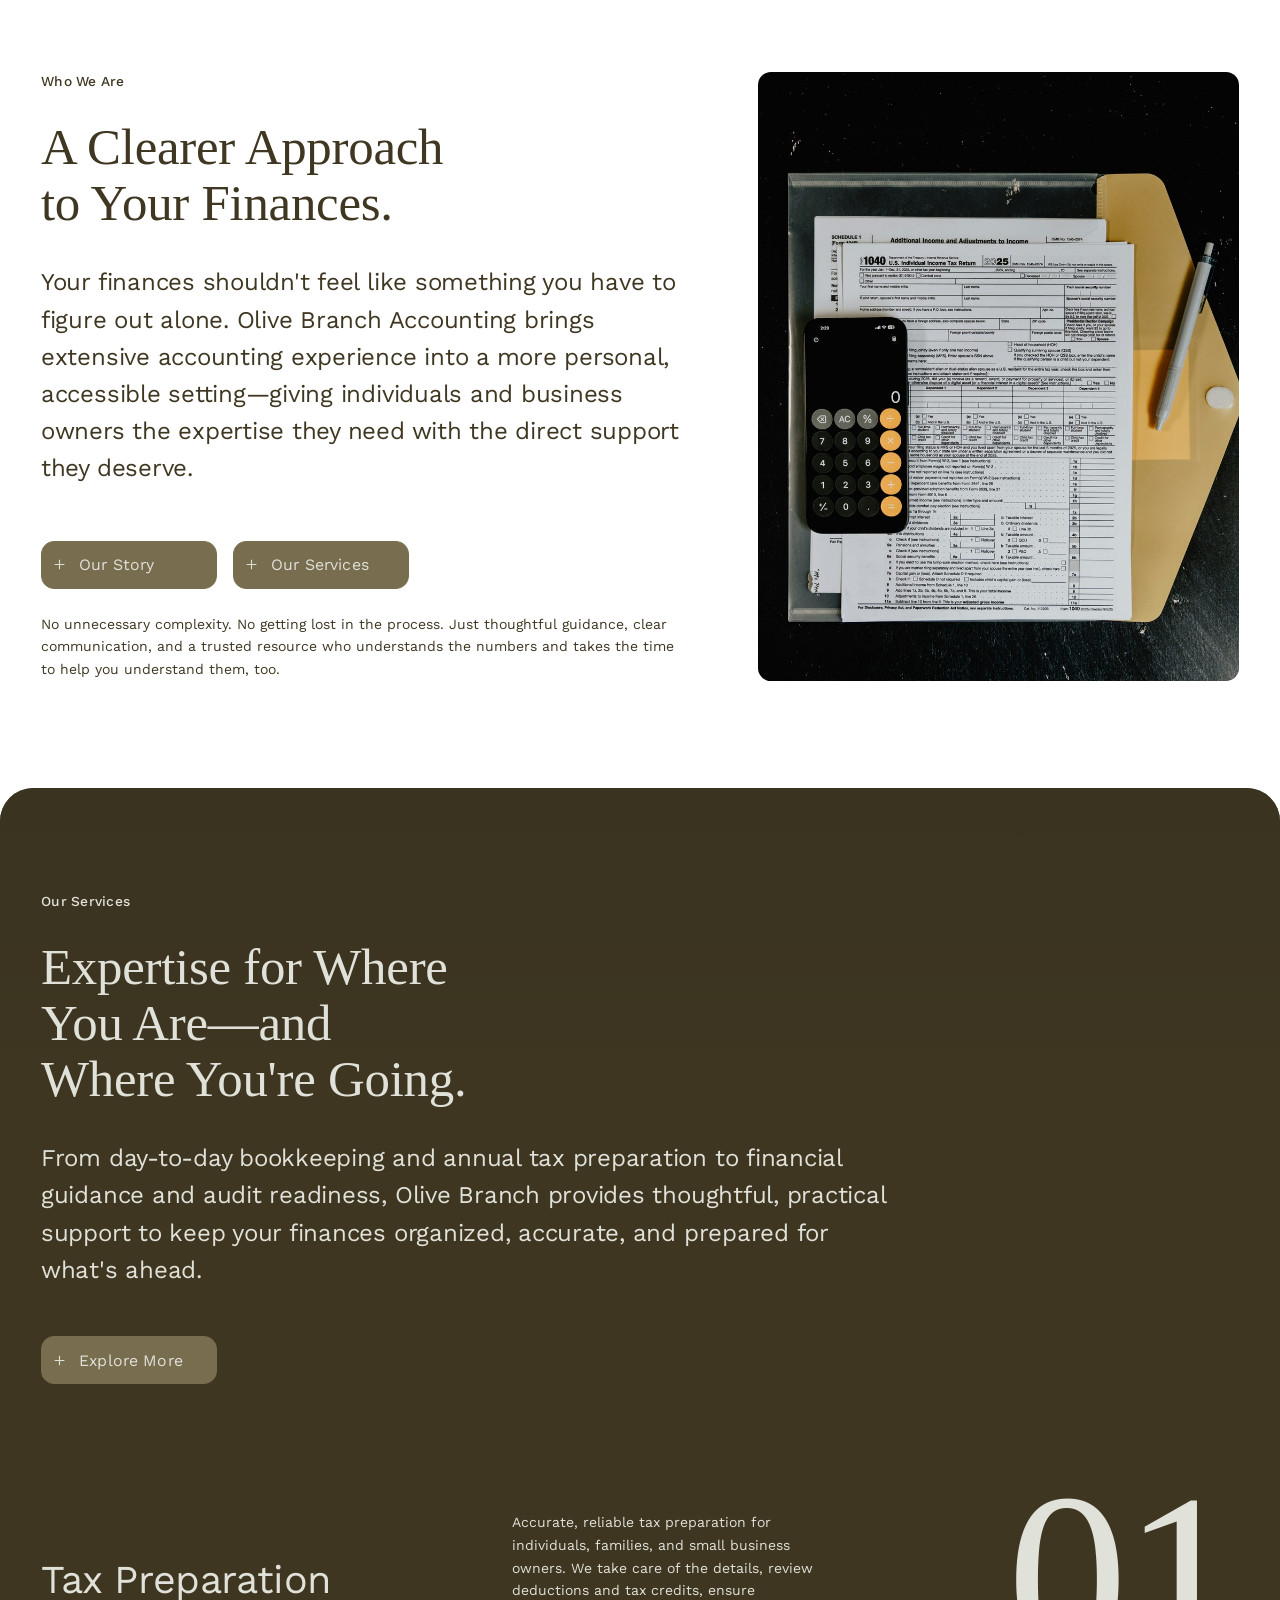
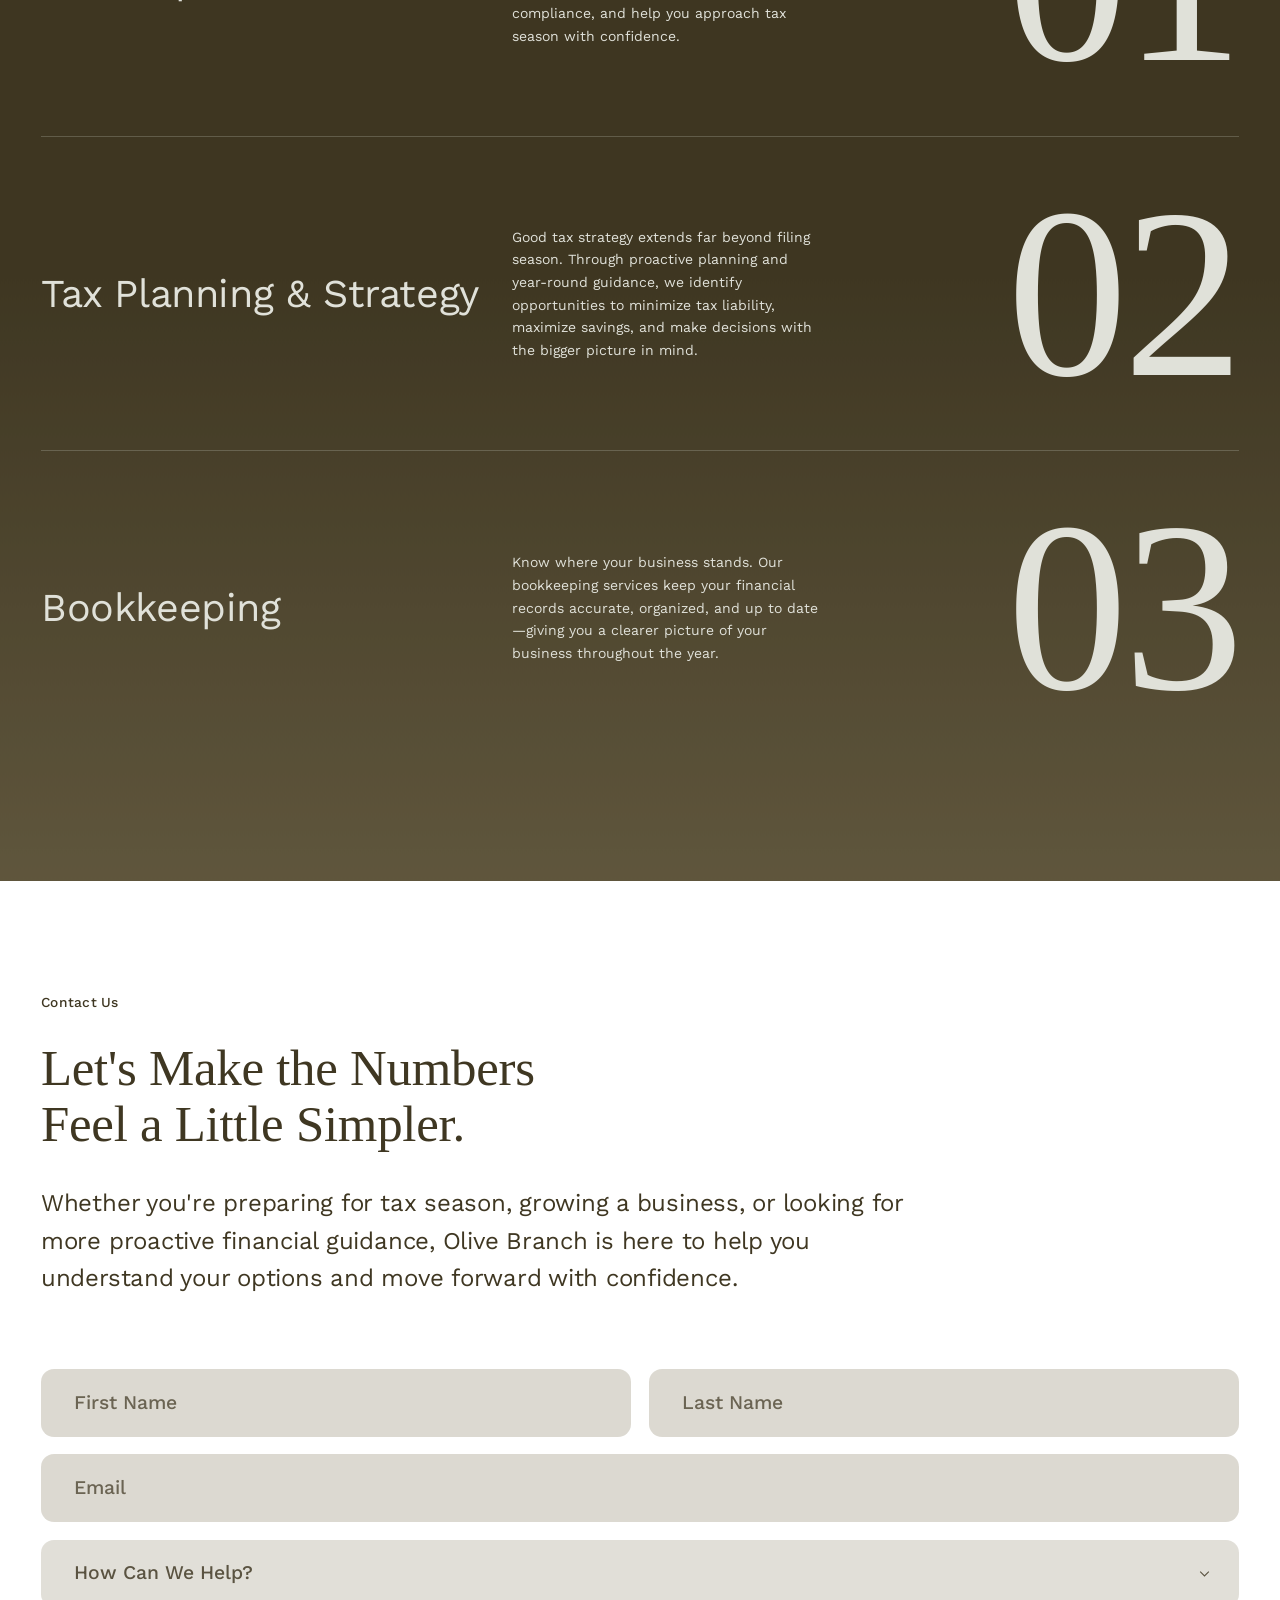
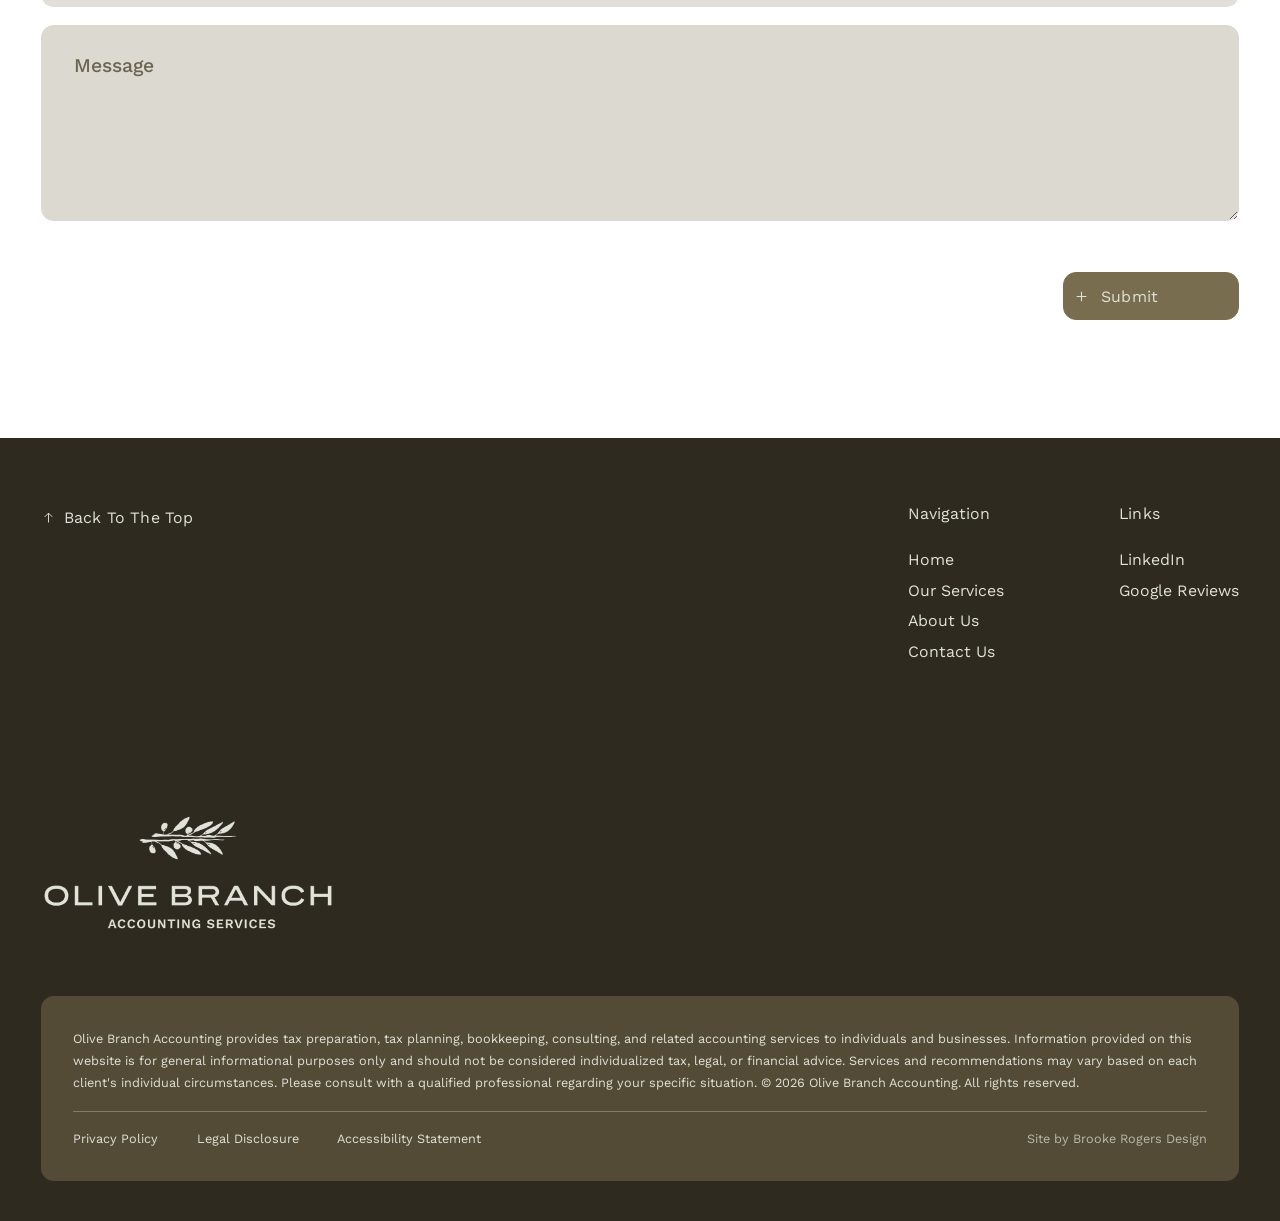
==== commit f376300a: "Repoint every absolute URL at olivebranchacc.com The site now serves from the real domain, so the 31" ====
--- a/index.html
+++ b/index.html
@@ -12,15 +12,15 @@
        GitHub Pages to its real address. -->
   <meta property="og:title" content="Olive Branch Accounting — Modern accounting, rooted in trust.">
   <meta property="og:description" content="Thoughtful tax, accounting, and financial guidance for individuals and small businesses.">
-  <meta property="og:image" content="https://brookerogersdesign.github.io/OliveBranch/assets/images/og/og-default.jpg">
-  <meta property="og:url" content="https://brookerogersdesign.github.io/OliveBranch/">
+  <meta property="og:image" content="https://olivebranchacc.com/assets/images/og/og-default.jpg">
+  <meta property="og:url" content="https://olivebranchacc.com/">
   <meta property="og:type" content="website">
   <meta property="og:site_name" content="Olive Branch">
   <meta name="twitter:card" content="summary_large_image">
 
   <!-- Canonical: tells search engines which URL is the real one, so the
        apex and any query-string variants are not treated as duplicates. -->
-  <link rel="canonical" href="https://brookerogersdesign.github.io/OliveBranch/">
+  <link rel="canonical" href="https://olivebranchacc.com/">
   <meta property="og:locale" content="en_US">
   <meta name="theme-color" content="#2E2A1F">
 
@@ -50,9 +50,9 @@
     "@context": "https://schema.org",
     "@type": "AccountingService",
     "name": "Olive Branch Accounting",
-    "url": "https://brookerogersdesign.github.io/OliveBranch/",
-    "logo": "https://brookerogersdesign.github.io/OliveBranch/assets/logos/apple-touch-icon.png",
-    "image": "https://brookerogersdesign.github.io/OliveBranch/assets/images/og/og-default.jpg",
+    "url": "https://olivebranchacc.com/",
+    "logo": "https://olivebranchacc.com/assets/logos/apple-touch-icon.png",
+    "image": "https://olivebranchacc.com/assets/images/og/og-default.jpg",
     "description": "Tax preparation, tax planning and strategy, bookkeeping, business consulting, audit readiness and year-round financial guidance for individuals and small businesses.",
     "slogan": "Modern accounting, rooted in trust.",
     "telephone": "+18134060877",
